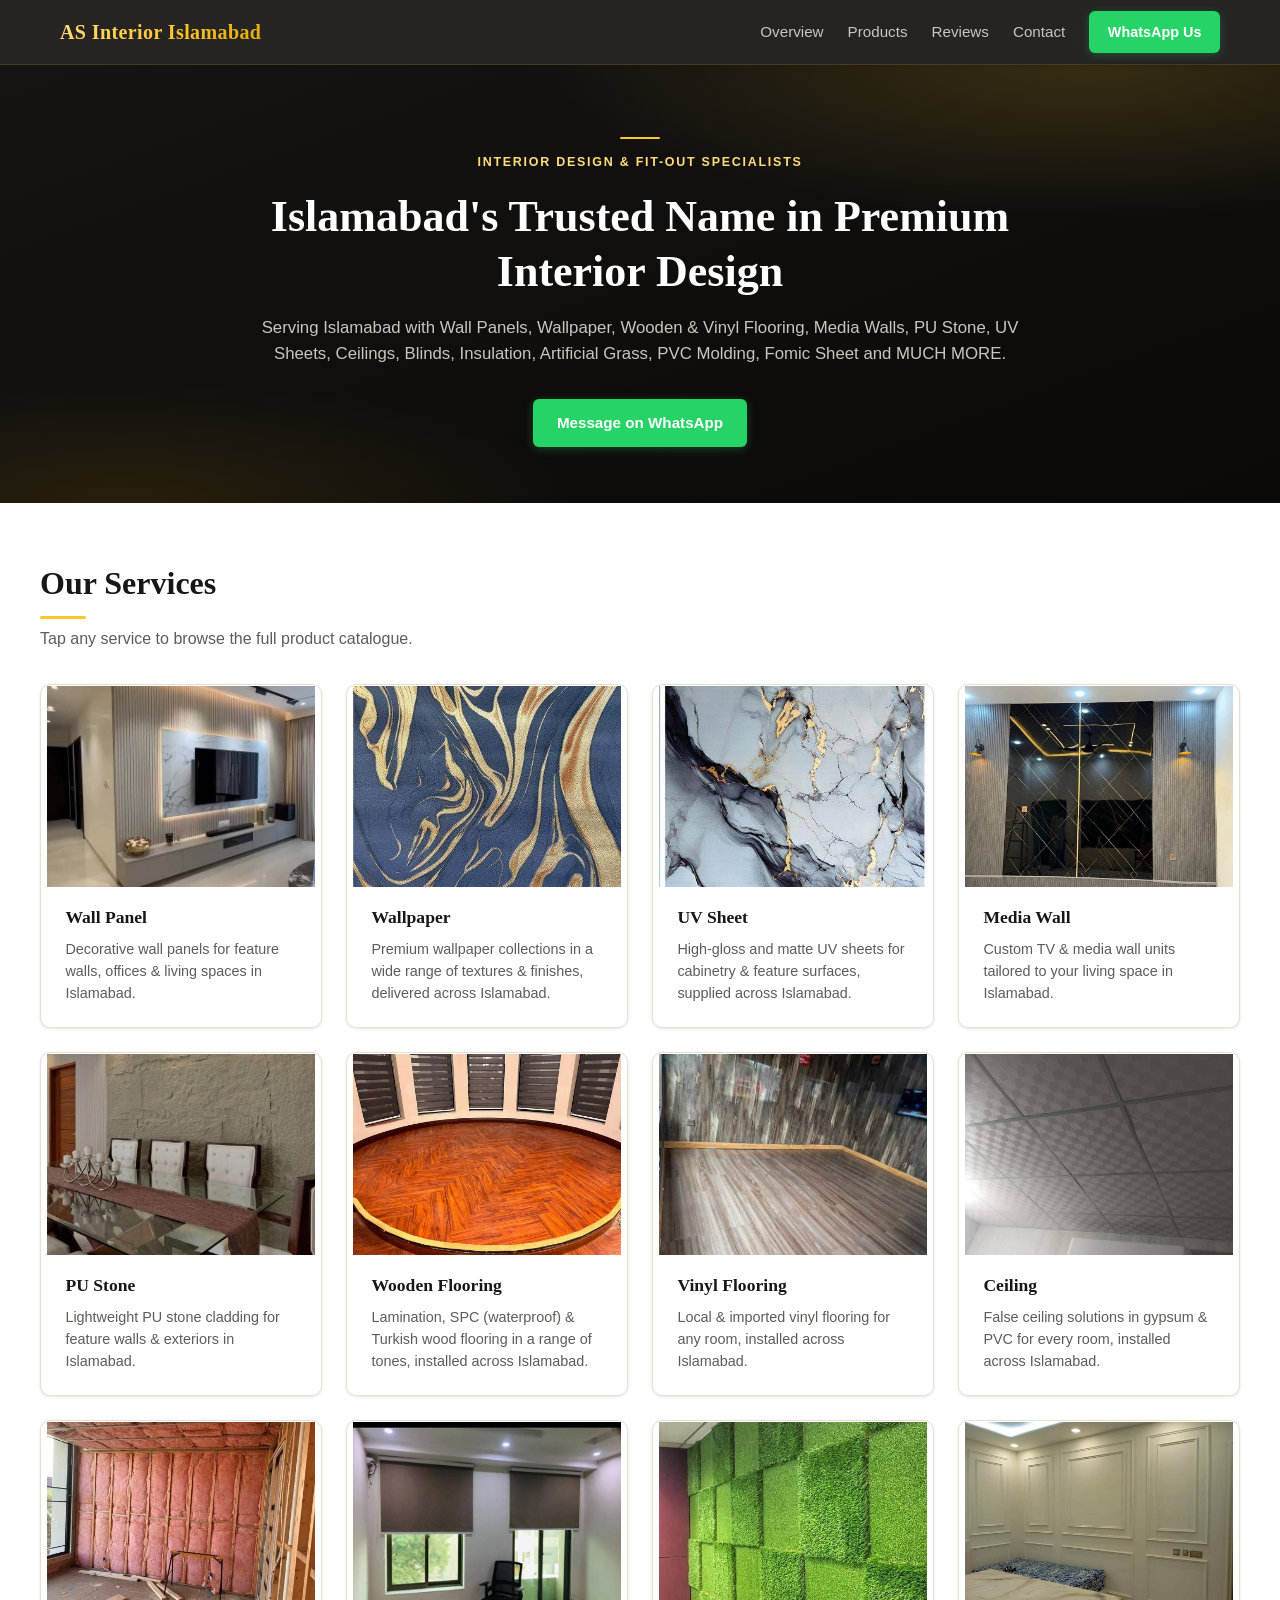
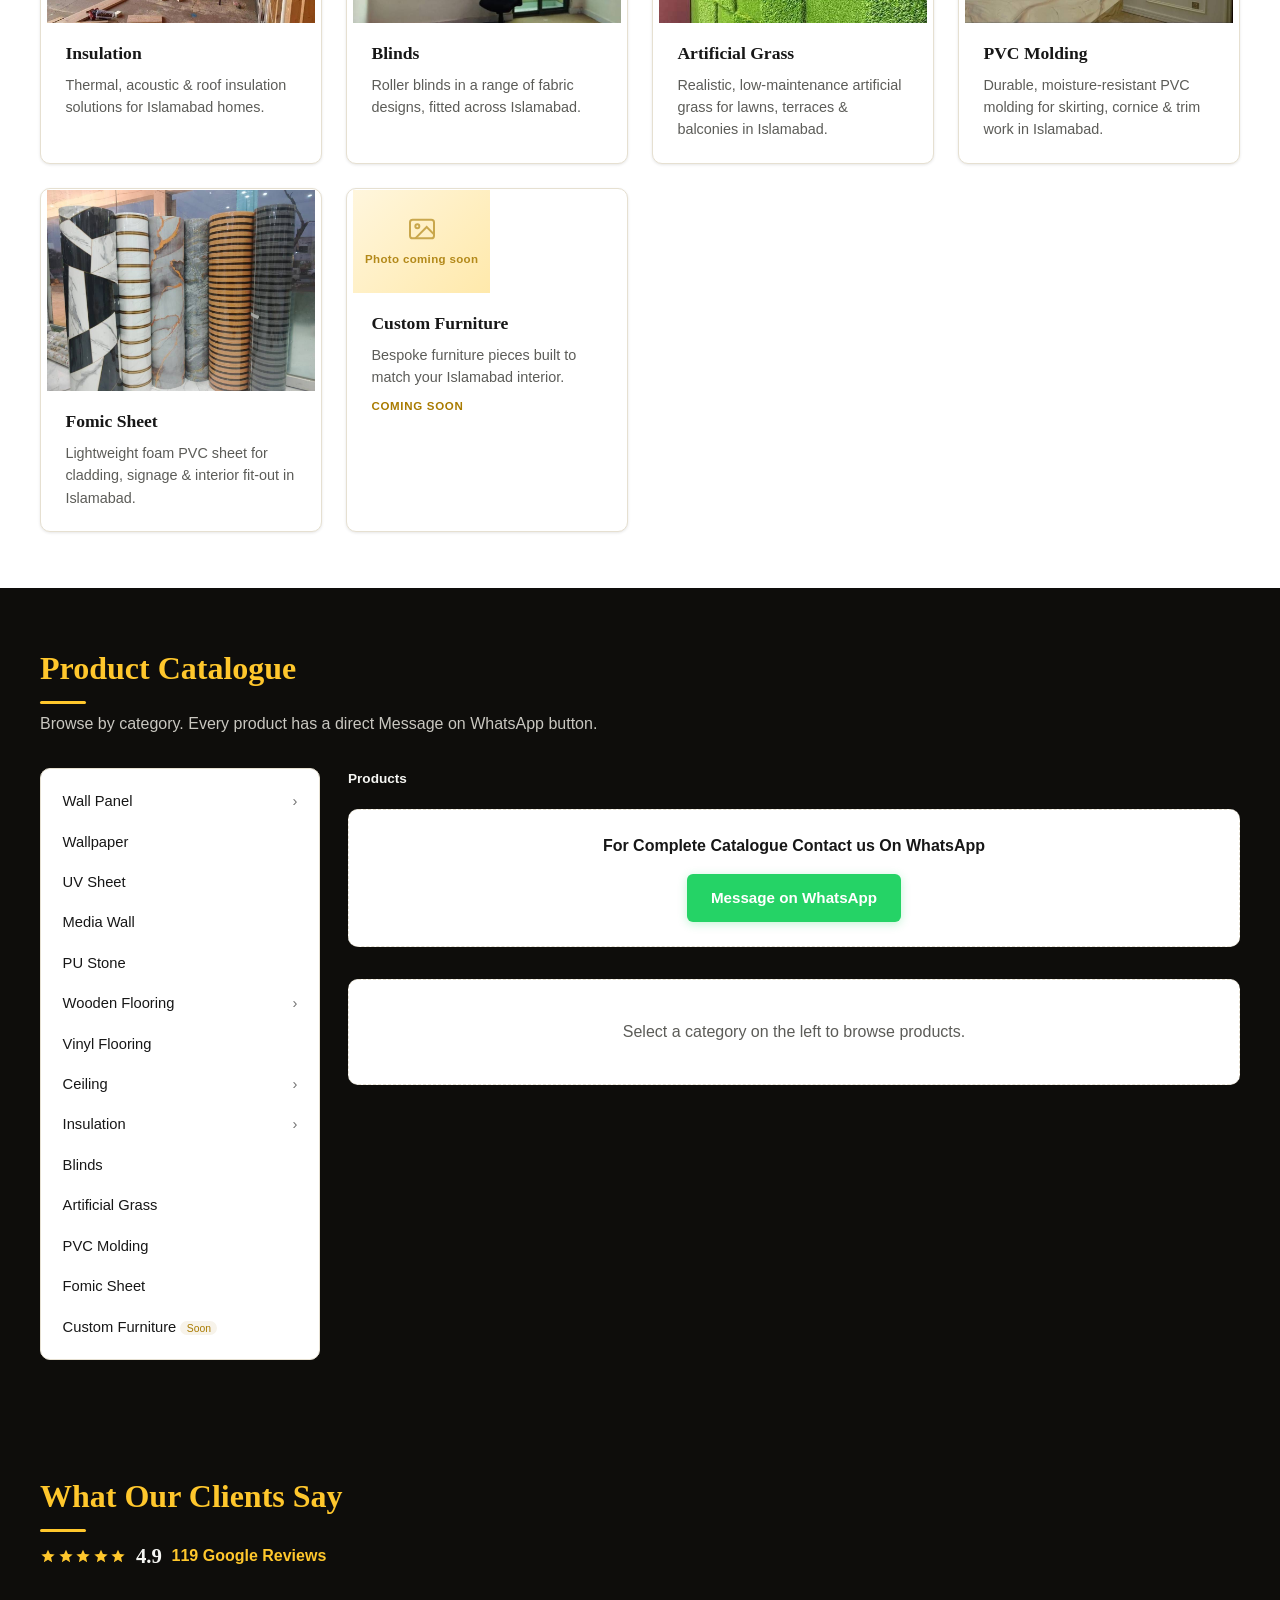
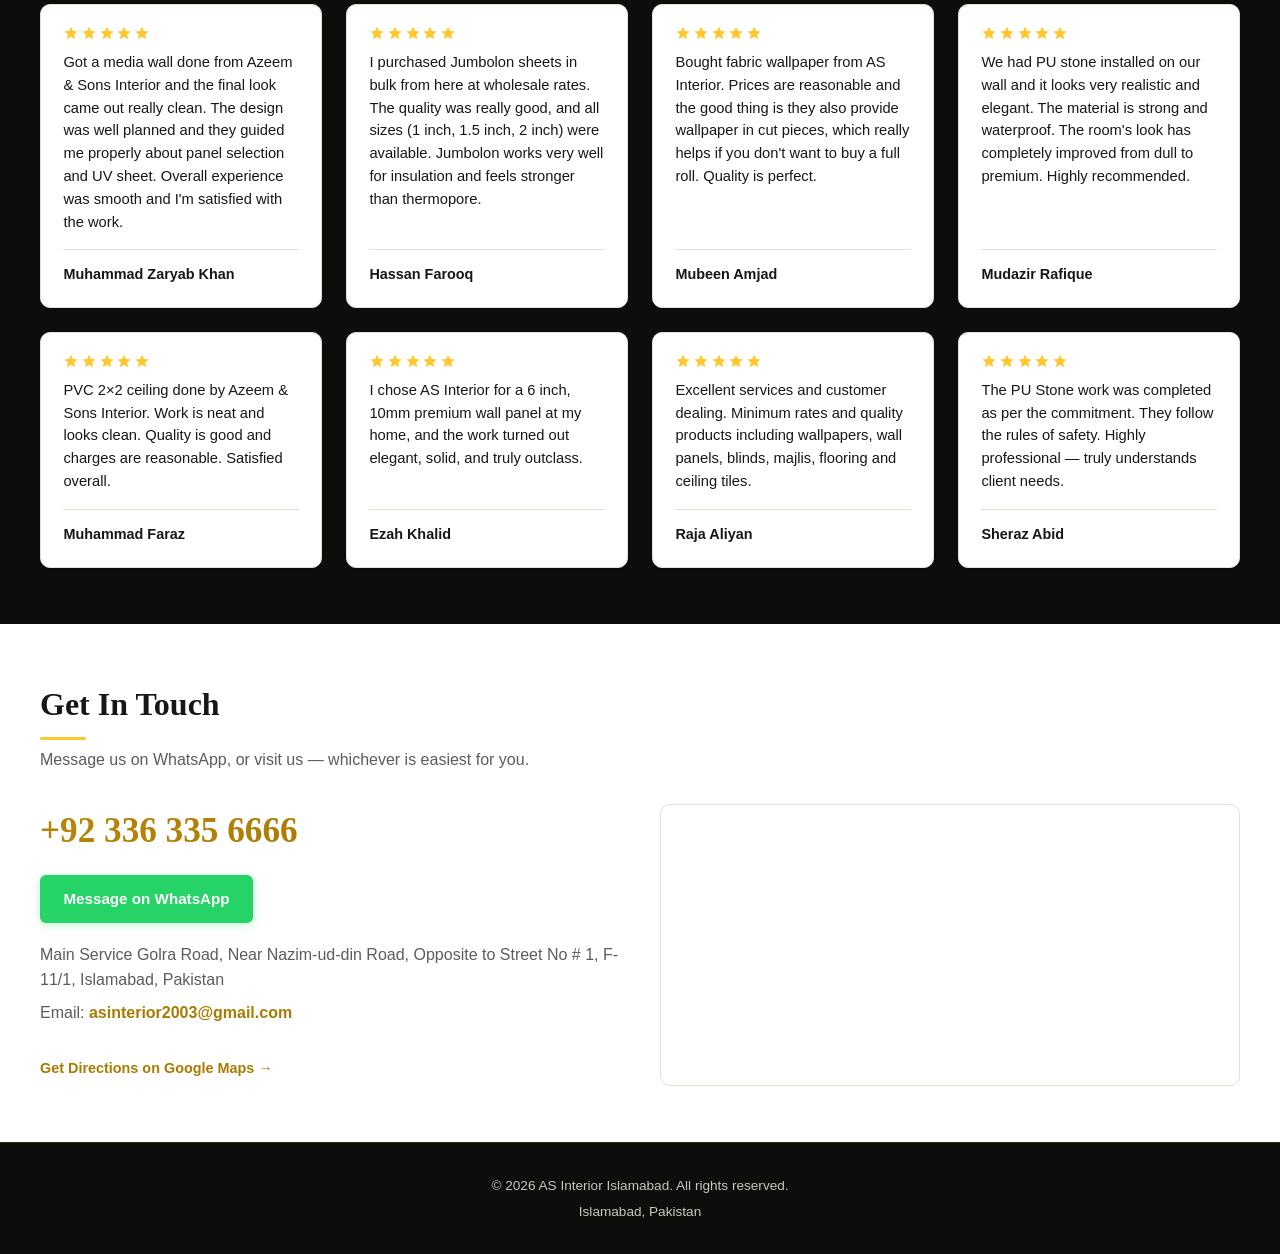
==== index.html @ 196060b5 "Initial commit: Business Website Islamabad Interior" ====
<!doctype html>
<html lang="en">
<head>
  <meta charset="UTF-8" />
  <meta name="viewport" content="width=device-width, initial-scale=1.0, viewport-fit=cover" />
  <title>Interior Design in Islamabad — Wallpaper, Wall Panels & Flooring | AS Interior Islamabad</title>
  <meta name="description" content="AS Interior Islamabad: premium interior design & fit-out in Islamabad. Wallpaper, wall panels, wooden & vinyl flooring, media walls, PU stone, UV sheets, ceilings, blinds, insulation, artificial grass, PVC molding & fomic sheet — rated 4.9★ on Google. Message us on WhatsApp for a free site visit." />
  <meta name="robots" content="index, follow" />

  <!-- Local SEO: this business serves Islamabad & Rawalpindi -->
  <meta name="geo.region" content="PK-IS" />
  <meta name="geo.placename" content="Islamabad" />
  <meta name="geo.position" content="33.6723396;72.9841005" />
  <meta name="ICBM" content="33.6723396, 72.9841005" />

  <link rel="canonical" data-field="canonicalHref" href="#" />

  <!-- Favicon / app icons -->
  <link rel="icon" href="favicon.ico" sizes="any" />
  <link rel="icon" type="image/png" sizes="32x32" href="assets/images/favicon-32.png" />
  <link rel="apple-touch-icon" sizes="180x180" href="assets/images/apple-touch-icon.png" />
  <link rel="icon" type="image/png" sizes="192x192" href="assets/images/icon-192.png" />
  <meta name="theme-color" content="#0e0d0b" />

  <!-- Open Graph / social sharing -->
  <meta property="og:type" content="website" />
  <meta property="og:locale" content="en_PK" />
  <meta property="og:site_name" content="AS Interior Islamabad" />
  <meta property="og:title" content="Interior Design in Islamabad — Wallpaper, Wall Panels & Flooring | AS Interior Islamabad" />
  <meta property="og:description" content="Premium interior design & fit-out in Islamabad. Wallpaper, wall panels, wooden & vinyl flooring, media walls, PU stone, UV sheets, ceilings, blinds, insulation, artificial grass, PVC molding & fomic sheet — rated 4.9★ on Google." />
  <meta property="og:image" data-field="ogImageContent" content="assets/images/og-cover.jpg" />
  <meta property="og:image:width" content="1200" />
  <meta property="og:image:height" content="630" />
  <meta property="og:url" data-field="ogUrlContent" content="" />

  <meta name="twitter:card" content="summary_large_image" />
  <meta name="twitter:title" content="Interior Design in Islamabad — Wallpaper, Wall Panels & Flooring | AS Interior Islamabad" />
  <meta name="twitter:description" content="Premium interior design & fit-out in Islamabad. Wallpaper, wall panels, wooden & vinyl flooring, media walls, PU stone, UV sheets, ceilings, blinds, insulation, artificial grass, PVC molding & fomic sheet — rated 4.9★ on Google." />
  <meta name="twitter:image" data-field="ogImageContent" content="assets/images/og-cover.jpg" />

  <link rel="stylesheet" href="css/styles.css" />
</head>
<body>
  <a class="skip-link" href="#main">Skip to content</a>

  <header class="site-header" id="top">
    <div class="header-inner">
      <a class="brand" href="#top">
        <span class="brand-name" data-field="name">AS Interior Islamabad</span>
      </a>
      <nav class="main-nav" aria-label="Primary">
        <a href="#overview">Overview</a>
        <a href="#products">Products</a>
        <a href="#reviews">Reviews</a>
        <a href="#contact">Contact</a>
      </nav>
      <a class="btn btn-whatsapp nav-call" data-field="whatsappHrefGeneric" href="#" target="_blank" rel="noopener">WhatsApp Us</a>
      <button class="nav-toggle" id="navToggle" aria-label="Toggle menu" aria-expanded="false" aria-controls="main-nav-mobile">
        <span></span><span></span><span></span>
      </button>
    </div>
    <nav class="main-nav-mobile" id="main-nav-mobile" aria-label="Mobile">
      <a href="#overview">Overview</a>
      <a href="#products">Products</a>
      <a href="#reviews">Reviews</a>
      <a href="#contact">Contact</a>
    </nav>
  </header>

  <main id="main">
    <!-- HERO -->
    <section class="hero">
      <div class="hero-inner">
        <p class="hero-eyebrow">Interior Design &amp; Fit-Out Specialists</p>
        <h1 data-field="tagline">Islamabad's Trusted Name in Premium Interior Design</h1>
        <p class="hero-sub">Serving Islamabad with Wall Panels, Wallpaper, Wooden &amp; Vinyl Flooring, Media Walls, PU Stone, UV Sheets, Ceilings, Blinds, Insulation, Artificial Grass, PVC Molding, Fomic Sheet and MUCH MORE.</p>
        <div class="hero-actions">
          <a class="btn btn-whatsapp" data-field="whatsappHrefGeneric" href="#" target="_blank" rel="noopener">Message on WhatsApp</a>
        </div>
      </div>
    </section>

    <!-- SECTION 1: OVERVIEW / PORTFOLIO -->
    <section class="section" id="overview">
      <div class="section-inner">
        <h2 class="section-title reveal">Our Services</h2>
        <p class="section-sub reveal">Tap any service to browse the full product catalogue.</p>
        <div class="card-grid" id="overviewGrid"><!-- rendered by main.js --></div>
      </div>
    </section>

    <!-- SECTION 2: PRODUCTS -->
    <section class="section section-alt" id="products">
      <div class="section-inner">
        <h2 class="section-title reveal">Product Catalogue</h2>
        <p class="section-sub reveal">Browse by category. Every product has a direct Message on WhatsApp button.</p>

        <button class="tree-toggle" id="treeToggle" aria-expanded="false" aria-controls="catalogueTree">
          Browse Categories
        </button>

        <div class="catalogue">
          <aside class="catalogue-sidebar" id="catalogueTree" aria-label="Product categories">
            <!-- rendered by main.js -->
          </aside>
          <div class="catalogue-panel">
            <nav class="breadcrumb" id="breadcrumb" aria-label="Breadcrumb"></nav>

            <div class="catalogue-cta">
              <p class="catalogue-cta-text">For Complete Catalogue Contact us On WhatsApp</p>
              <a class="btn btn-whatsapp" data-field="whatsappHrefGeneric" href="#" target="_blank" rel="noopener">
                Message on WhatsApp
              </a>
            </div>

            <div class="gallery" id="gallery">
              <div class="gallery-empty" id="galleryPlaceholder"><p>Select a category on the left to browse products.</p></div>
              <!-- product panels for every category are rendered by main.js -->
            </div>
          </div>
        </div>
      </div>
    </section>

    <!-- SECTION 3: REVIEWS -->
    <section class="section section-alt" id="reviews">
      <div class="section-inner">
        <h2 class="section-title reveal">What Our Clients Say</h2>

        <div class="reviews-summary" id="reviewsSummary"><!-- rendered by main.js --></div>
        <div class="reviews-grid" id="reviewsGrid"><!-- rendered by main.js --></div>
      </div>
    </section>

    <!-- SECTION 4: CONTACT -->
    <section class="section" id="contact">
      <div class="section-inner">
        <h2 class="section-title reveal">Get In Touch</h2>
        <p class="section-sub reveal">Message us on WhatsApp, or visit us — whichever is easiest for you.</p>

        <div class="contact-grid">
          <div class="contact-info">
            <a class="contact-phone" data-field="whatsappHrefGeneric" href="#" target="_blank" rel="noopener">
              <span data-field="phoneDisplay">+92 336 335 6666</span>
            </a>
            <a class="btn btn-whatsapp" data-field="whatsappHrefGeneric" href="#" target="_blank" rel="noopener">
              Message on WhatsApp
            </a>
            <p class="contact-address" data-field="address">Main Service Golra Road, Near Nazim-ud-din Road, Opposite to Street No # 1, F-11/1, Islamabad, Pakistan</p>
            <p class="contact-email">
              Email: <a data-field="emailHref" href="#" data-field-text="email">asinterior2003@gmail.com</a>
            </p>
            <a class="map-directions" data-field="mapsUrl" href="#" target="_blank" rel="noopener">Get Directions on Google Maps →</a>
          </div>

          <div class="map-embed">
            <iframe
              data-field="mapEmbedSrc"
              src=""
              width="100%"
              height="100%"
              style="border:0"
              allowfullscreen=""
              loading="lazy"
              referrerpolicy="no-referrer-when-downgrade"
              title="Business location map">
            </iframe>
          </div>
        </div>
      </div>
    </section>
  </main>

  <footer class="site-footer">
    <div class="section-inner footer-inner">
      <p>&copy; <span id="year"></span> <span data-field="name">AS Interior Islamabad</span>. All rights reserved.</p>
      <p class="footer-city" data-field="city">Islamabad, Pakistan</p>
    </div>
  </footer>

  <!-- Sticky mobile WhatsApp button -->
  <a class="sticky-call" data-field="whatsappHrefGeneric" href="#" target="_blank" rel="noopener" aria-label="Message on WhatsApp">
    <svg viewBox="0 0 24 24" width="20" height="20" fill="currentColor" aria-hidden="true">
      <path d="M12 2a10 10 0 00-8.6 15L2 22l5.2-1.4A10 10 0 1012 2zm0 18.2a8.2 8.2 0 01-4.2-1.2l-.3-.2-3.1.8.8-3-.2-.3A8.2 8.2 0 1120.2 12 8.2 8.2 0 0112 20.2zm4.5-6.1c-.2-.1-1.5-.7-1.7-.8-.2-.1-.4-.1-.6.1s-.7.8-.9 1c-.2.2-.3.2-.6.1a6.7 6.7 0 01-2-1.2 7.4 7.4 0 01-1.4-1.7c-.1-.2 0-.4.1-.5l.4-.5c.1-.2.2-.3.2-.5s0-.4-.1-.5-.6-1.5-.9-2c-.2-.5-.4-.4-.6-.4h-.5a1 1 0 00-.7.3 3 3 0 00-1 2.2c0 1.3.9 2.6 1.1 2.8s1.7 2.6 4.1 3.6a13.7 13.7 0 001.4.5 3.3 3.3 0 001.5.1 2.4 2.4 0 001.6-1.1 2 2 0 00.1-1.1c-.1-.1-.3-.2-.5-.3z"/>
    </svg>
    WhatsApp Us
  </a>

  <script src="js/data.js"></script>
  <script src="js/main.js"></script>
</body>
</html>
---- css/styles.css ----
/* ============================================================
   Design tokens
   ============================================================ */
:root {
  --white: #ffffff;
  --off-white: #f7f3ea;
  --black: #0e0d0b;
  --black-2: #1c1a16;
  --yellow: #ffc72c;
  --yellow-dark: #e0a800;
  --yellow-deep: #b8860b;
  --yellow-light: #ffde7a;
  --yellow-text: #a97b00;
  --text: #171717;
  --text-muted: #5c5c58;
  --text-on-dark: #f5f5f2;
  --text-on-dark-muted: #c7c7bd;
  --whatsapp: #25d366;
  --whatsapp-dark: #1ea952;
  --border: #e6e0d1;
  --radius: 10px;
  --radius-sm: 6px;
  --shadow-sm: 0 1px 3px rgba(0, 0, 0, 0.1);
  --shadow-md: 0 8px 24px rgba(0, 0, 0, 0.16);
  --shadow-lg: 0 16px 40px rgba(0, 0, 0, 0.28);
  --font-heading: Georgia, "Iowan Old Style", "Palatino Linotype", "Book Antiqua", serif;
  --font-body: -apple-system, BlinkMacSystemFont, "Segoe UI", Roboto, Helvetica, Arial, sans-serif;
  --header-h: 64px;
}

/* ============================================================
   Reset
   ============================================================ */
*, *::before, *::after { box-sizing: border-box; }
html { scroll-behavior: smooth; scroll-padding-top: var(--header-h); }
body, h1, h2, h3, h4, p, figure, ul, li { margin: 0; padding: 0; }
ul { list-style: none; }
img { max-width: 100%; display: block; }
button { font: inherit; cursor: pointer; }
a { color: inherit; text-decoration: none; }
input, textarea, button { font-family: inherit; }

body {
  font-family: var(--font-body);
  background: var(--white);
  color: var(--text);
  line-height: 1.55;
  -webkit-font-smoothing: antialiased;
  /* Keep content clear of the notch/rounded corners in landscape on phones */
  padding-left: env(safe-area-inset-left);
  padding-right: env(safe-area-inset-right);
}

h1, h2, h3 { font-family: var(--font-heading); font-weight: 600; color: var(--text); }

.skip-link {
  position: absolute;
  left: -999px;
  top: 0;
  background: var(--black);
  color: var(--yellow);
  padding: 0.75rem 1rem;
  z-index: 1000;
}
.skip-link:focus { left: 0; }

a:focus-visible, button:focus-visible {
  outline: 2px solid var(--yellow);
  outline-offset: 2px;
  border-radius: 2px;
}

/* ============================================================
   Scroll reveal (subtle fade/rise as content enters the viewport)
   ============================================================ */
.reveal {
  opacity: 0;
  transform: translateY(18px);
  transition: opacity 0.6s ease, transform 0.6s ease;
}
.reveal-visible { opacity: 1; transform: none; }

/* ============================================================
   Buttons
   ============================================================ */
.btn {
  display: inline-flex;
  align-items: center;
  justify-content: center;
  gap: 0.5rem;
  padding: 0.7rem 1.4rem;
  border-radius: var(--radius-sm);
  font-weight: 600;
  font-size: 0.95rem;
  border: 1px solid transparent;
  white-space: nowrap;
  transition: transform 0.15s ease, box-shadow 0.15s ease, background 0.15s ease;
}
.btn:active { transform: translateY(0); }

.btn-gold {
  background: linear-gradient(135deg, var(--yellow-light), var(--yellow) 60%, var(--yellow-dark));
  color: var(--black);
  box-shadow: 0 2px 10px rgba(224, 168, 0, 0.3);
}
.btn-gold:hover {
  background: linear-gradient(135deg, var(--yellow), var(--yellow-dark));
  box-shadow: 0 4px 16px rgba(224, 168, 0, 0.4);
}

.btn-outline {
  background: transparent;
  border-color: rgba(255, 255, 255, 0.6);
  color: inherit;
}
.btn-outline:hover { border-color: var(--yellow); color: var(--yellow); }

.btn-whatsapp {
  background: var(--whatsapp);
  color: #fff;
  box-shadow: 0 2px 10px rgba(37, 211, 102, 0.28);
}
.btn-whatsapp:hover {
  background: var(--whatsapp-dark);
  box-shadow: 0 4px 16px rgba(37, 211, 102, 0.38);
}

.btn-sm { padding: 0.5rem 0.85rem; font-size: 0.85rem; width: 100%; }

.item-actions {
  display: flex;
  flex-direction: column;
  gap: 0.5rem;
  margin-top: 0.75rem;
}
@media (min-width: 480px) {
  .item-actions { flex-direction: row; }
}

/* ============================================================
   Header
   ============================================================ */
.site-header {
  position: sticky;
  top: 0;
  z-index: 100;
  background: rgba(14, 13, 11, 0.9);
  backdrop-filter: blur(10px) saturate(140%);
  -webkit-backdrop-filter: blur(10px) saturate(140%);
  color: var(--text-on-dark);
  box-shadow: var(--shadow-sm);
  border-bottom: 1px solid rgba(255, 199, 44, 0.15);
  padding-top: env(safe-area-inset-top);
}
.header-inner {
  height: var(--header-h);
  max-width: 1200px;
  margin: 0 auto;
  padding: 0 1.25rem;
  display: flex;
  align-items: center;
  gap: 1.5rem;
}
.brand {
  min-width: 0;
  overflow: hidden;
}
.brand-name {
  display: block;
  font-family: var(--font-heading);
  font-size: 1.25rem;
  font-weight: 700;
  letter-spacing: 0.02em;
  background: linear-gradient(135deg, var(--yellow-light), var(--yellow) 55%, var(--yellow-dark));
  -webkit-background-clip: text;
  background-clip: text;
  color: transparent;
  white-space: nowrap;
  overflow: hidden;
  text-overflow: ellipsis;
}
.main-nav {
  display: none;
  gap: 1.5rem;
  margin-left: auto;
}
.main-nav a {
  color: var(--text-on-dark-muted);
  font-weight: 500;
  font-size: 0.95rem;
}
.main-nav a:hover { color: var(--yellow); }
.nav-call { display: none; margin-left: 0; padding: 0.55rem 1.1rem; font-size: 0.9rem; }

.nav-toggle {
  margin-left: auto;
  background: none;
  border: none;
  width: 32px;
  height: 32px;
  display: flex;
  flex-direction: column;
  justify-content: center;
  align-items: center;
  gap: 5px;
}
.nav-toggle span {
  display: block;
  width: 22px;
  height: 2px;
  background: var(--text-on-dark);
  transition: transform 0.2s ease, opacity 0.2s ease;
}
.nav-toggle[aria-expanded="true"] span:nth-child(1) { transform: translateY(7px) rotate(45deg); }
.nav-toggle[aria-expanded="true"] span:nth-child(2) { opacity: 0; }
.nav-toggle[aria-expanded="true"] span:nth-child(3) { transform: translateY(-7px) rotate(-45deg); }

.main-nav-mobile {
  display: none;
  flex-direction: column;
  background: var(--black-2);
  border-top: 1px solid rgba(255, 199, 44, 0.1);
}
.main-nav-mobile.open { display: flex; }
.main-nav-mobile a {
  padding: 0.9rem 1.25rem;
  color: var(--text-on-dark-muted);
  border-bottom: 1px solid rgba(255, 255, 255, 0.06);
}

@media (min-width: 860px) {
  .main-nav { display: flex; }
  .nav-call { display: inline-flex; }
  .nav-toggle { display: none; }
  .main-nav-mobile { display: none !important; }
}

/* ============================================================
   Hero
   ============================================================ */
.hero {
  background:
    radial-gradient(ellipse 60% 50% at 85% 0%, rgba(255, 199, 44, 0.16), transparent 70%),
    radial-gradient(ellipse 50% 40% at 10% 100%, rgba(184, 134, 11, 0.14), transparent 70%),
    linear-gradient(160deg, #161412, #0a0908),
    repeating-linear-gradient(135deg, #141210 0 2px, #0e0d0b 2px 4px);
  color: var(--text-on-dark);
  padding: 4.5rem 1.25rem 3.5rem;
  text-align: center;
}
.hero-inner { max-width: 780px; margin: 0 auto; }
.hero-eyebrow {
  text-transform: uppercase;
  letter-spacing: 0.14em;
  font-size: 0.78rem;
  color: var(--yellow-light);
  font-weight: 600;
  margin-bottom: 1rem;
}
.hero-eyebrow::before {
  content: "";
  display: block;
  width: 40px;
  height: 2px;
  background: var(--yellow);
  border-radius: 2px;
  margin: 0 auto 0.9rem;
}
.hero h1 {
  font-size: clamp(1.8rem, 4.5vw, 2.75rem);
  color: #fff;
  line-height: 1.25;
  margin-bottom: 1rem;
}
.hero-sub {
  color: var(--text-on-dark-muted);
  font-size: 1.05rem;
  margin-bottom: 2rem;
}
.hero-actions {
  display: flex;
  flex-wrap: wrap;
  gap: 0.9rem;
  justify-content: center;
}

/* ============================================================
   Sections (generic)
   ============================================================ */
.section { padding: 3.5rem 1.25rem; }
.section-alt { background: var(--black); }
.section-alt .section-title { color: var(--yellow); }
.section-alt .section-sub { color: #c9c7c0; }
.section-alt .breadcrumb { color: #a8a69f; }
.section-alt .breadcrumb span { color: var(--text-on-dark); }
.section-inner { max-width: 1200px; margin: 0 auto; }
.section-title {
  position: relative;
  font-size: clamp(1.5rem, 3vw, 2rem);
  padding-bottom: 0.65rem;
  margin-bottom: 0.5rem;
}
.section-title::after {
  content: "";
  position: absolute;
  left: 0;
  bottom: 0;
  width: 46px;
  height: 3px;
  border-radius: 2px;
  background: var(--yellow);
}
.section-sub {
  color: var(--text-muted);
  margin-bottom: 2rem;
}

/* ============================================================
   Overview cards (Section 1)
   ============================================================ */
.card-grid {
  display: grid;
  grid-template-columns: repeat(auto-fill, minmax(230px, 1fr));
  gap: 1.5rem;
}
.service-card {
  background: #fff;
  border-radius: var(--radius);
  overflow: hidden;
  box-shadow: var(--shadow-sm);
  border: 1px solid var(--border);
  cursor: pointer;
  transition: transform 0.2s ease, box-shadow 0.2s ease;
  display: flex;
  flex-direction: column;
  text-align: left;
}
.service-card:focus-visible { outline: 2px solid var(--yellow); outline-offset: 2px; }

.service-card .card-media {
  aspect-ratio: 4 / 3;
  overflow: hidden;
  background: var(--off-white);
}
.service-card .card-media img {
  width: 100%;
  height: 100%;
  object-fit: cover;
  transition: transform 0.35s ease;
}

.service-card .card-body { padding: 1.1rem 1.15rem 1.3rem; }
.service-card h3 { font-size: 1.1rem; margin-bottom: 0.4rem; }
.service-card p { font-size: 0.9rem; color: var(--text-muted); }
.card-badge {
  display: inline-block;
  margin-top: 0.6rem;
  font-size: 0.72rem;
  font-weight: 700;
  letter-spacing: 0.06em;
  text-transform: uppercase;
  color: var(--yellow-text);
}

/* ============================================================
   Placeholder image tile (shown when a real photo isn't uploaded yet)
   ============================================================ */
.img-placeholder {
  width: 100%;
  height: 100%;
  display: flex;
  flex-direction: column;
  align-items: center;
  justify-content: center;
  gap: 0.4rem;
  background: linear-gradient(135deg, #fff6dd, #ffe9ab);
  color: #b3891a;
  text-align: center;
  padding: 0.75rem;
}
.img-placeholder svg { width: 32px; height: 32px; opacity: 0.7; }
.img-placeholder span { font-size: 0.72rem; font-weight: 600; letter-spacing: 0.03em; }

/* ============================================================
   Catalogue (Section 2)
   ============================================================ */
.tree-toggle {
  display: inline-flex;
  align-items: center;
  gap: 0.5rem;
  background: var(--black);
  color: var(--yellow);
  border: none;
  padding: 0.65rem 1.1rem;
  border-radius: var(--radius-sm);
  margin-bottom: 1rem;
  font-weight: 600;
  font-size: 0.9rem;
}
@media (min-width: 900px) { .tree-toggle { display: none; } }

.catalogue {
  display: grid;
  grid-template-columns: 1fr;
  gap: 1.75rem;
}
@media (min-width: 900px) {
  .catalogue { grid-template-columns: 280px 1fr; align-items: start; }
}

.catalogue-sidebar {
  background: #fff;
  border: 1px solid var(--border);
  border-radius: var(--radius);
  padding: 0.75rem;
  display: none;
}
.catalogue-sidebar.open { display: block; }
@media (min-width: 900px) {
  .catalogue-sidebar {
    display: block;
    position: sticky;
    top: calc(var(--header-h) + 1rem);
    max-height: calc(100vh - var(--header-h) - 2rem);
    overflow-y: auto;
  }
}

.tree-node { margin: 0; }
.tree-row {
  display: flex;
  align-items: center;
  width: 100%;
  gap: 0.4rem;
}
.tree-btn {
  flex: 1;
  text-align: left;
  background: none;
  border: none;
  padding: 0.55rem 0.6rem;
  border-radius: var(--radius-sm);
  font-size: 0.92rem;
  color: var(--text);
  display: flex;
  align-items: center;
  justify-content: space-between;
  gap: 0.4rem;
}
.tree-btn:hover { background: var(--off-white); }
.tree-btn.active {
  background: linear-gradient(135deg, var(--yellow-light), var(--yellow) 65%, var(--yellow-dark));
  color: var(--black);
  font-weight: 600;
}
.tree-btn .chevron { transition: transform 0.15s ease; flex-shrink: 0; opacity: 0.6; }
.tree-btn[aria-expanded="true"] .chevron { transform: rotate(90deg); }
.tree-btn.leaf .chevron { visibility: hidden; }

.tree-children {
  margin-left: 0.9rem;
  padding-left: 0.6rem;
  border-left: 1px solid var(--border);
  display: none;
}
.tree-children.open { display: block; }

.tree-badge {
  font-size: 0.65rem;
  background: var(--off-white);
  color: var(--yellow-text);
  padding: 0.1rem 0.4rem;
  border-radius: 999px;
}

.breadcrumb {
  font-size: 0.85rem;
  color: var(--text-muted);
  margin-bottom: 1.25rem;
}
.breadcrumb span { color: var(--text); font-weight: 600; }
.breadcrumb .sep { margin: 0 0.4rem; opacity: 0.5; }

.gallery {
  display: grid;
  grid-template-columns: repeat(auto-fill, minmax(220px, 1fr));
  gap: 1.5rem;
}
/* Every category's products live in the DOM at once (for SEO — see main.js
   renderAllGalleryPanels); display:contents lets the hidden wrapper disappear
   from layout so its cards still line up in the .gallery grid above. */
.gallery-panel { display: contents; }
.gallery-panel[hidden] { display: none; }
.gallery-empty {
  grid-column: 1 / -1;
  text-align: center;
  color: var(--text-muted);
  padding: 2.5rem 1rem;
  background: #fff;
  border: 1px dashed var(--border);
  border-radius: var(--radius);
}
.gallery-empty .btn { margin-top: 1rem; }

.catalogue-cta {
  margin-bottom: 2rem;
  padding: 1.5rem;
  text-align: center;
  background: #fff;
  border: 1px dashed var(--border);
  border-radius: var(--radius);
}
.catalogue-cta-text {
  font-weight: 600;
  margin: 0 0 0.9rem;
  color: var(--text);
}
.catalogue-cta .btn { width: auto; display: inline-flex; }

.gallery-combo {
  grid-column: 1 / -1;
  background: #fff;
  border: 1px solid var(--border);
  border-radius: var(--radius);
  padding: 1.1rem 1.3rem;
  display: flex;
  flex-wrap: wrap;
  align-items: center;
  gap: 0.75rem 1.25rem;
}
.gallery-combo p { font-weight: 600; margin: 0; }
.gallery-combo-links { display: flex; flex-wrap: wrap; gap: 0.6rem; }
.gallery-combo-links .btn { width: auto; }

.product-card {
  background: #fff;
  border: 1px solid var(--border);
  border-radius: var(--radius);
  overflow: hidden;
  box-shadow: var(--shadow-sm);
  display: flex;
  flex-direction: column;
  transition: transform 0.2s ease, box-shadow 0.2s ease, border-color 0.2s ease;
}
.product-card .card-media {
  aspect-ratio: 4 / 3;
  background: var(--off-white);
  overflow: hidden;
}
.product-card .card-media img { width: 100%; height: 100%; object-fit: cover; }
.product-card .card-body { padding: 1rem 1.1rem 1.2rem; flex: 1; display: flex; flex-direction: column; }
.product-card h4 { font-size: 1rem; margin-bottom: 0.3rem; font-family: var(--font-body); font-weight: 700; }
.product-card p { font-size: 0.87rem; color: var(--text-muted); flex: 1; }

/* ============================================================
   Contact (Section 3)
   ============================================================ */
.contact-grid {
  display: grid;
  grid-template-columns: 1fr;
  gap: 2.5rem;
}
@media (min-width: 900px) {
  .contact-grid { grid-template-columns: 1fr 1fr; }
}

.contact-phone {
  display: block;
  font-family: var(--font-heading);
  font-size: clamp(1.6rem, 4vw, 2.2rem);
  background: linear-gradient(135deg, var(--yellow-deep), var(--yellow-text) 60%, var(--black));
  -webkit-background-clip: text;
  background-clip: text;
  color: transparent;
  font-weight: 700;
  margin-bottom: 1rem;
  transition: opacity 0.15s ease;
}
.contact-phone:hover { opacity: 0.75; }

.contact-info .btn { margin-bottom: 1.25rem; }
.contact-address { color: var(--text-muted); margin-bottom: 0.5rem; }
.contact-email { color: var(--text-muted); margin-bottom: 1.25rem; }
.contact-email a { color: var(--yellow-text); font-weight: 600; }

.map-directions {
  display: inline-block;
  margin-top: 0.75rem;
  font-weight: 600;
  font-size: 0.9rem;
  color: var(--yellow-text);
}
.map-directions:hover { text-decoration: underline; }

.map-embed {
  min-height: 280px;
  border-radius: var(--radius);
  overflow: hidden;
  border: 1px solid var(--border);
}
.map-embed iframe { display: block; height: 100%; min-height: 280px; }

/* ============================================================
   Reviews (Section 3)
   ============================================================ */
.reviews-summary {
  display: flex;
  align-items: center;
  gap: 0.6rem;
  margin-bottom: 2rem;
}
.reviews-stars { display: flex; gap: 0.1rem; color: var(--yellow); }
.reviews-score { font-family: var(--font-heading); font-size: 1.3rem; font-weight: 700; color: var(--text-on-dark); }
.reviews-count { color: var(--yellow); font-weight: 600; }

.reviews-grid {
  display: grid;
  grid-template-columns: repeat(auto-fill, minmax(280px, 1fr));
  gap: 1.5rem;
}

.review-card {
  background: #fff;
  border: 1px solid var(--border);
  border-radius: var(--radius);
  box-shadow: var(--shadow-sm);
  padding: 1.25rem 1.4rem;
  display: flex;
  flex-direction: column;
}
.review-stars { display: flex; gap: 0.1rem; color: var(--yellow); margin-bottom: 0.6rem; }
.review-text {
  color: var(--text);
  font-size: 0.92rem;
  line-height: 1.55;
  flex: 1;
  margin-bottom: 1rem;
}
.review-meta {
  border-top: 1px solid var(--border);
  padding-top: 0.75rem;
}
.review-name { font-weight: 700; font-size: 0.9rem; }

/* ============================================================
   Footer
   ============================================================ */
.site-footer {
  background: var(--black);
  color: var(--text-on-dark-muted);
  padding: 2rem 1.25rem 5.5rem;
  font-size: 0.85rem;
  border-top: 1px solid rgba(255, 199, 44, 0.15);
}
.footer-inner { text-align: center; }
.footer-city { margin-top: 0.3rem; }

@media (min-width: 860px) {
  .site-footer { padding-bottom: 2rem; }
}

/* ============================================================
   Sticky mobile call button
   ============================================================ */
.sticky-call {
  position: fixed;
  bottom: 1rem;
  left: 50%;
  transform: translateX(-50%);
  z-index: 200;
  background: var(--whatsapp);
  color: #fff;
  padding: 0.85rem 1.6rem;
  border-radius: 999px;
  display: flex;
  align-items: center;
  gap: 0.5rem;
  font-weight: 700;
  box-shadow: var(--shadow-lg);
}
.sticky-call:hover { background: var(--whatsapp-dark); }
@media (min-width: 860px) {
  .sticky-call { display: none; }
}

/* ============================================================
   Mobile-friendliness enhancements (mobile only — desktop untouched)
   ============================================================ */
@media (max-width: 859px) {
  html { overflow-x: hidden; }

  /* Bigger, easier-to-hit menu button */
  .nav-toggle { width: 44px; height: 44px; }

  /* Less empty space before/around content on small screens */
  .hero { padding: 3rem 1.25rem 2.75rem; }
  .section { padding: 2.75rem 1.25rem; }

  /* Full-width primary actions are easier to tap with a thumb */
  .hero-actions .btn { width: 100%; }

  /* iOS Safari zooms the page in if a focused input is under 16px */
  .contact-form input,
  .contact-form textarea { font-size: 1rem; }

  /* Keep the floating WhatsApp button from sitting on top of the submit button */
  #contactForm { margin-bottom: 4.5rem; }

  /* Clear the iPhone home-indicator / gesture area */
  .sticky-call { bottom: calc(1rem + env(safe-area-inset-bottom)); }
  .site-footer { padding-bottom: calc(5.5rem + env(safe-area-inset-bottom)); }
}

@media (max-width: 899px) {
  /* Roomier tap targets in the collapsible category tree */
  .tree-btn { padding: 0.75rem 0.6rem; font-size: 0.95rem; }
}

/* ============================================================
   Hover-only lift/zoom effects (real mice/trackpads only) — on touch
   screens ":hover" stays "stuck" on whatever was last tapped until the
   user taps elsewhere, which reads as a visual glitch. Restricting these
   to devices that actually have a hover-capable pointer avoids that.
   ============================================================ */
@media (hover: hover) and (pointer: fine) {
  .btn:hover { transform: translateY(-1px); box-shadow: var(--shadow-sm); }
  .service-card:hover { transform: translateY(-4px); box-shadow: var(--shadow-md); border-color: var(--yellow); }
  .service-card:hover .card-media img { transform: scale(1.06); }
  .product-card:hover { transform: translateY(-3px); box-shadow: var(--shadow-md); border-color: var(--yellow); }
}

@media (max-width: 859px) {
  /* The per-product WhatsApp button is the most-tapped control on the
     whole catalogue — give it a full 44px tap target (Apple/Google's
     minimum recommended touch size), not just enough to fit the label. */
  .btn-sm { min-height: 44px; }

  /* Full-width, thumb-friendly primary CTA (matches the hero button) */
  .catalogue-cta .btn { width: 100%; }
}
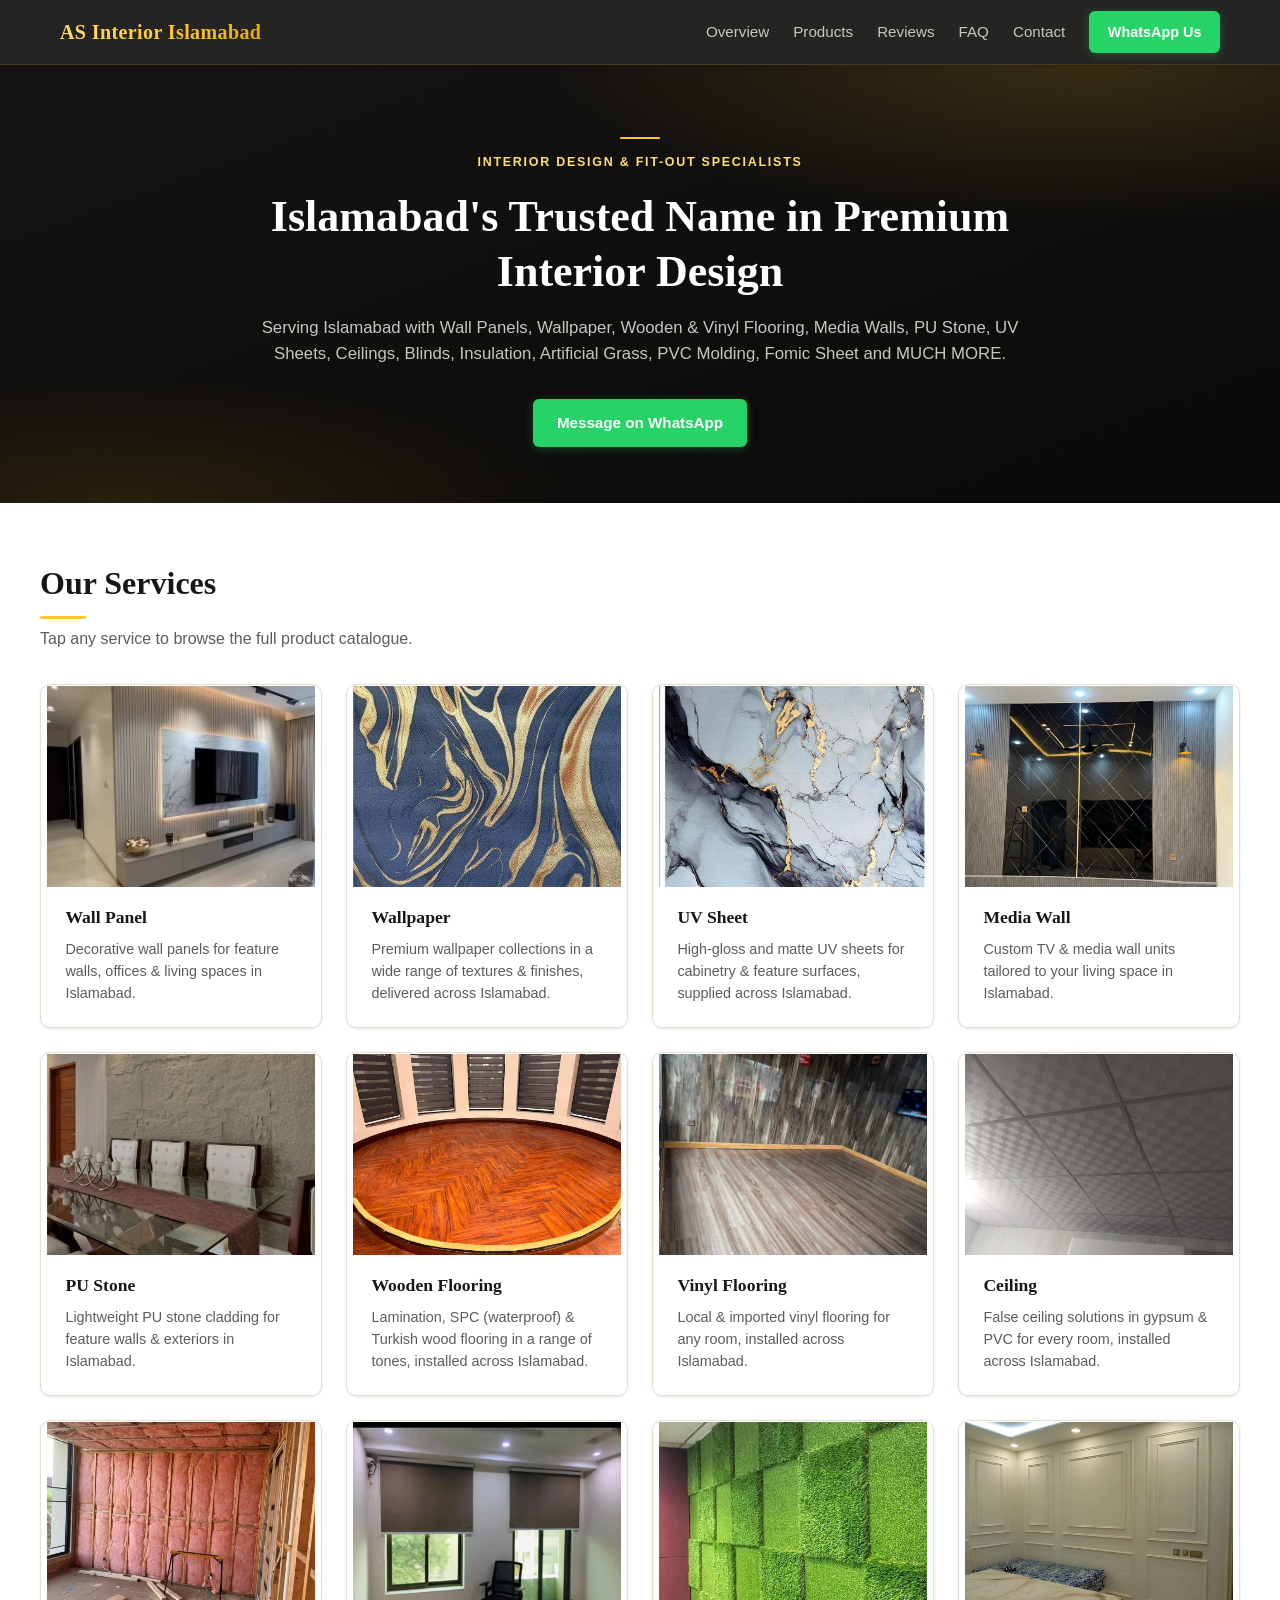
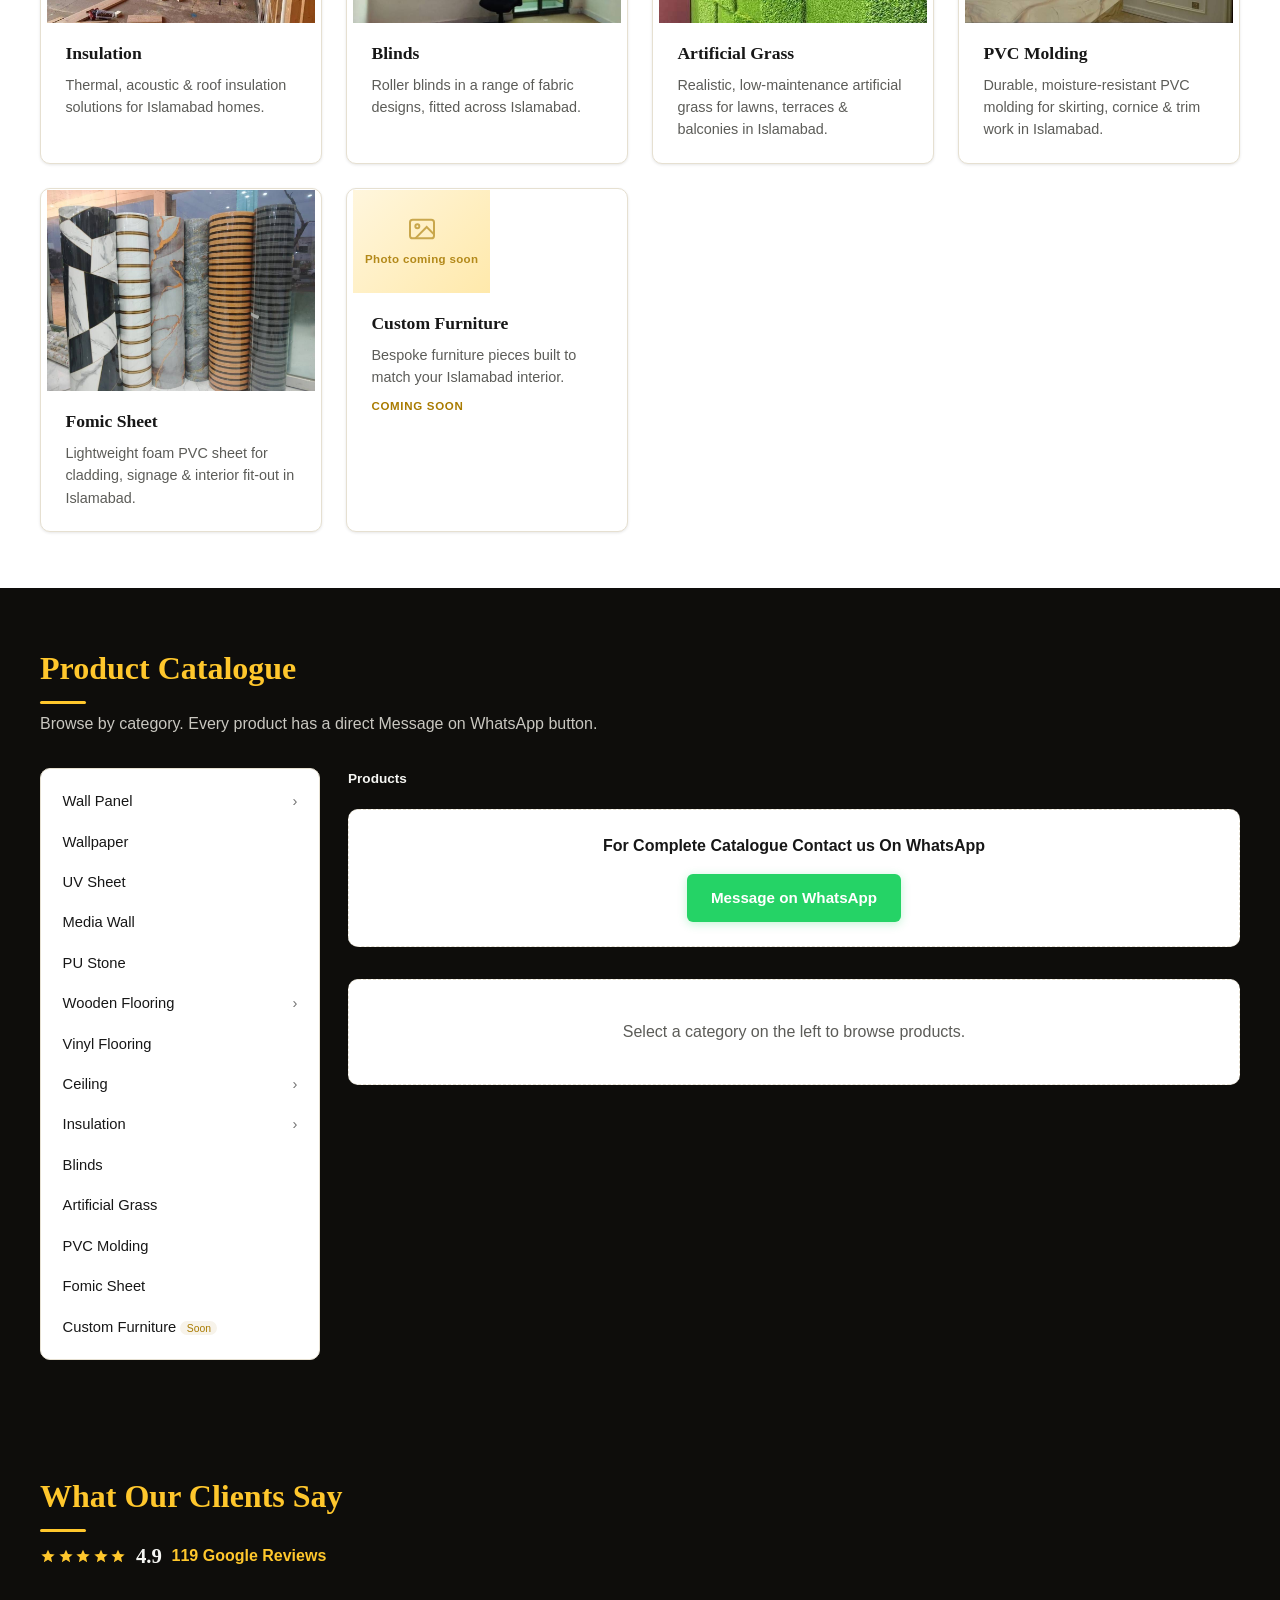
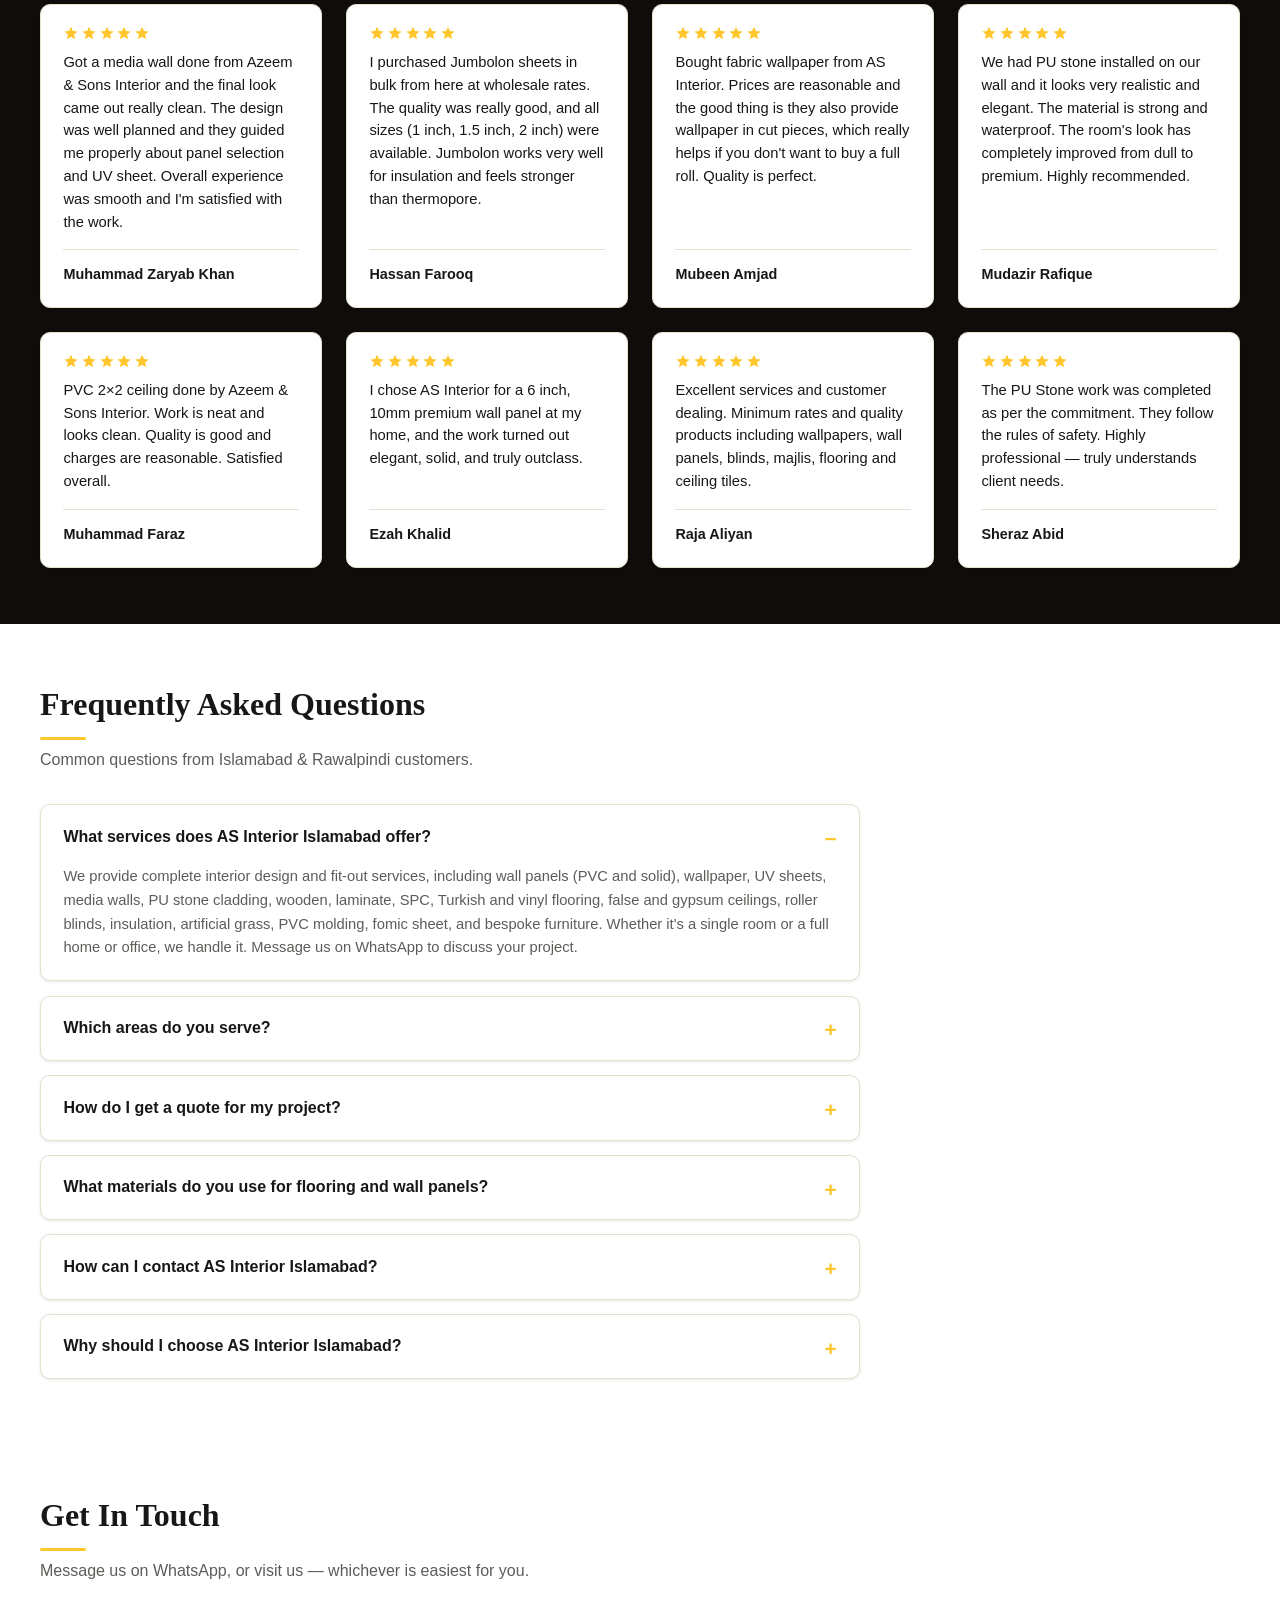
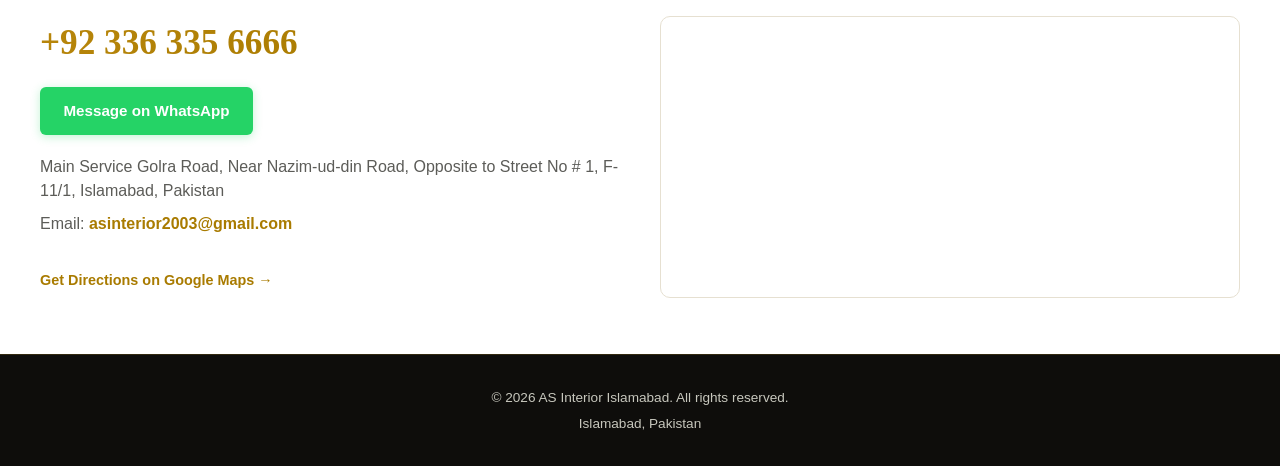
==== commit b5aa5e5b: "Fix SEO to use live domain, tighten meta copy, add FAQ + FAQPage schema - BUSINESS.siteUrl was still" ====
--- a/index.html
+++ b/index.html
@@ -3,8 +3,8 @@
 <head>
   <meta charset="UTF-8" />
   <meta name="viewport" content="width=device-width, initial-scale=1.0, viewport-fit=cover" />
-  <title>Interior Design in Islamabad — Wallpaper, Wall Panels & Flooring | AS Interior Islamabad</title>
-  <meta name="description" content="AS Interior Islamabad: premium interior design & fit-out in Islamabad. Wallpaper, wall panels, wooden & vinyl flooring, media walls, PU stone, UV sheets, ceilings, blinds, insulation, artificial grass, PVC molding & fomic sheet — rated 4.9★ on Google. Message us on WhatsApp for a free site visit." />
+  <title>Interior Design & Wall Panels in Islamabad | AS Interior</title>
+  <meta name="description" content="Interior design & fit-out in Islamabad & Rawalpindi — wall panels, wallpaper, flooring, false ceilings & more. Rated 4.9★ on Google. Message us on WhatsApp." />
   <meta name="robots" content="index, follow" />
 
   <!-- Local SEO: this business serves Islamabad & Rawalpindi -->
@@ -26,16 +26,16 @@
   <meta property="og:type" content="website" />
   <meta property="og:locale" content="en_PK" />
   <meta property="og:site_name" content="AS Interior Islamabad" />
-  <meta property="og:title" content="Interior Design in Islamabad — Wallpaper, Wall Panels & Flooring | AS Interior Islamabad" />
-  <meta property="og:description" content="Premium interior design & fit-out in Islamabad. Wallpaper, wall panels, wooden & vinyl flooring, media walls, PU stone, UV sheets, ceilings, blinds, insulation, artificial grass, PVC molding & fomic sheet — rated 4.9★ on Google." />
+  <meta property="og:title" content="Interior Design & Wall Panels in Islamabad | AS Interior" />
+  <meta property="og:description" content="Interior design & fit-out in Islamabad & Rawalpindi — wall panels, wallpaper, flooring, false ceilings & more. Rated 4.9★ on Google. Message us on WhatsApp." />
   <meta property="og:image" data-field="ogImageContent" content="assets/images/og-cover.jpg" />
   <meta property="og:image:width" content="1200" />
   <meta property="og:image:height" content="630" />
   <meta property="og:url" data-field="ogUrlContent" content="" />
 
   <meta name="twitter:card" content="summary_large_image" />
-  <meta name="twitter:title" content="Interior Design in Islamabad — Wallpaper, Wall Panels & Flooring | AS Interior Islamabad" />
-  <meta name="twitter:description" content="Premium interior design & fit-out in Islamabad. Wallpaper, wall panels, wooden & vinyl flooring, media walls, PU stone, UV sheets, ceilings, blinds, insulation, artificial grass, PVC molding & fomic sheet — rated 4.9★ on Google." />
+  <meta name="twitter:title" content="Interior Design & Wall Panels in Islamabad | AS Interior" />
+  <meta name="twitter:description" content="Interior design & fit-out in Islamabad & Rawalpindi — wall panels, wallpaper, flooring, false ceilings & more. Rated 4.9★ on Google. Message us on WhatsApp." />
   <meta name="twitter:image" data-field="ogImageContent" content="assets/images/og-cover.jpg" />
 
   <link rel="stylesheet" href="css/styles.css" />
@@ -52,6 +52,7 @@
         <a href="#overview">Overview</a>
         <a href="#products">Products</a>
         <a href="#reviews">Reviews</a>
+        <a href="#faq">FAQ</a>
         <a href="#contact">Contact</a>
       </nav>
       <a class="btn btn-whatsapp nav-call" data-field="whatsappHrefGeneric" href="#" target="_blank" rel="noopener">WhatsApp Us</a>
@@ -63,6 +64,7 @@
       <a href="#overview">Overview</a>
       <a href="#products">Products</a>
       <a href="#reviews">Reviews</a>
+      <a href="#faq">FAQ</a>
       <a href="#contact">Contact</a>
     </nav>
   </header>
@@ -129,6 +131,15 @@
 
         <div class="reviews-summary" id="reviewsSummary"><!-- rendered by main.js --></div>
         <div class="reviews-grid" id="reviewsGrid"><!-- rendered by main.js --></div>
+      </div>
+    </section>
+
+    <!-- SECTION 3B: FAQ -->
+    <section class="section" id="faq">
+      <div class="section-inner">
+        <h2 class="section-title reveal">Frequently Asked Questions</h2>
+        <p class="section-sub reveal">Common questions from Islamabad &amp; Rawalpindi customers.</p>
+        <div class="faq-list" id="faqList"><!-- rendered by main.js --></div>
       </div>
     </section>
 
--- a/css/styles.css
+++ b/css/styles.css
@@ -643,6 +643,48 @@
 .review-name { font-weight: 700; font-size: 0.9rem; }
 
 /* ============================================================
+   FAQ (Section 3B)
+   ============================================================ */
+.faq-list {
+  display: flex;
+  flex-direction: column;
+  gap: 0.9rem;
+  max-width: 820px;
+}
+.faq-item {
+  background: #fff;
+  border: 1px solid var(--border);
+  border-radius: var(--radius);
+  box-shadow: var(--shadow-sm);
+  padding: 0.2rem 1.4rem;
+}
+.faq-item summary {
+  cursor: pointer;
+  list-style: none;
+  padding: 1rem 1.6rem 1rem 0;
+  font-weight: 700;
+  color: var(--text);
+  position: relative;
+}
+.faq-item summary::-webkit-details-marker { display: none; }
+.faq-item summary::after {
+  content: "+";
+  position: absolute;
+  right: 0;
+  top: 0.9rem;
+  font-size: 1.3rem;
+  color: var(--yellow);
+}
+.faq-item[open] summary::after { content: "−"; }
+.faq-item p {
+  color: var(--text-muted);
+  font-size: 0.92rem;
+  line-height: 1.6;
+  padding-bottom: 1.1rem;
+  margin: 0;
+}
+
+/* ============================================================
    Footer
    ============================================================ */
 .site-footer {
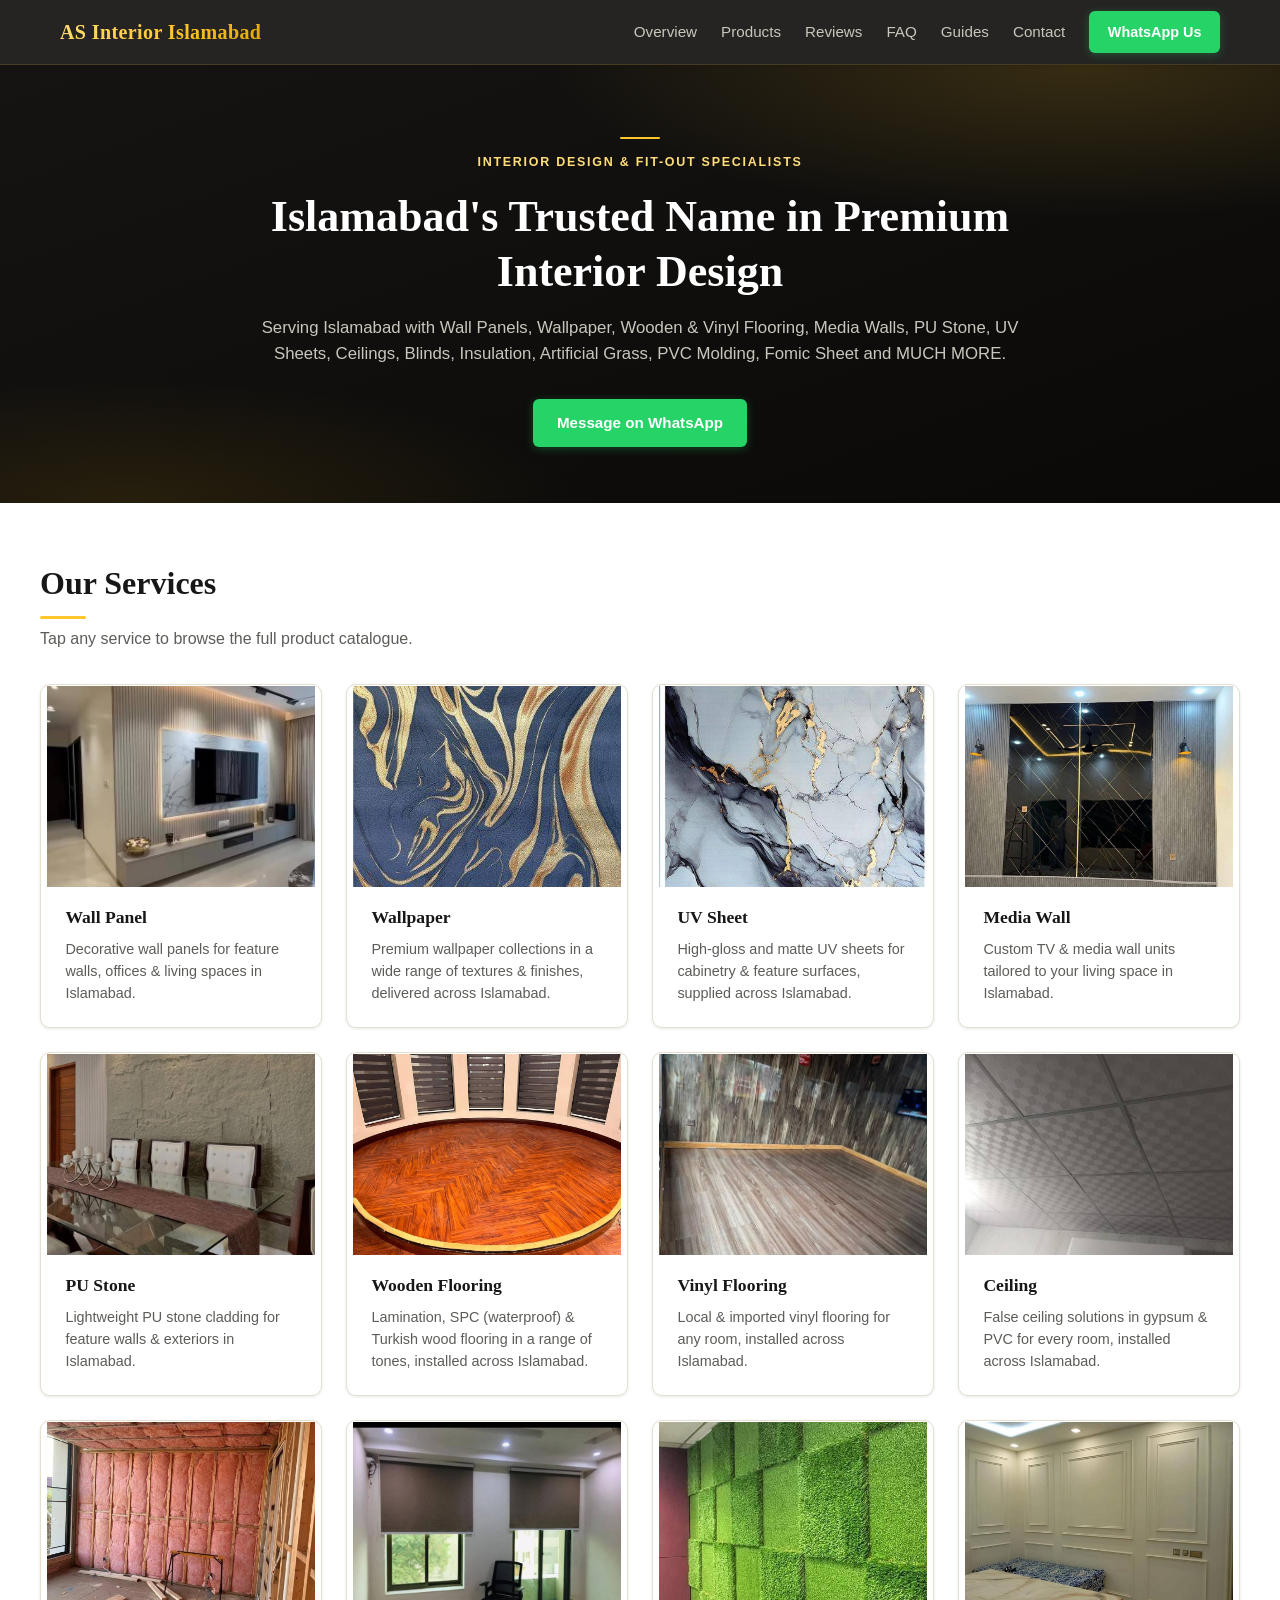
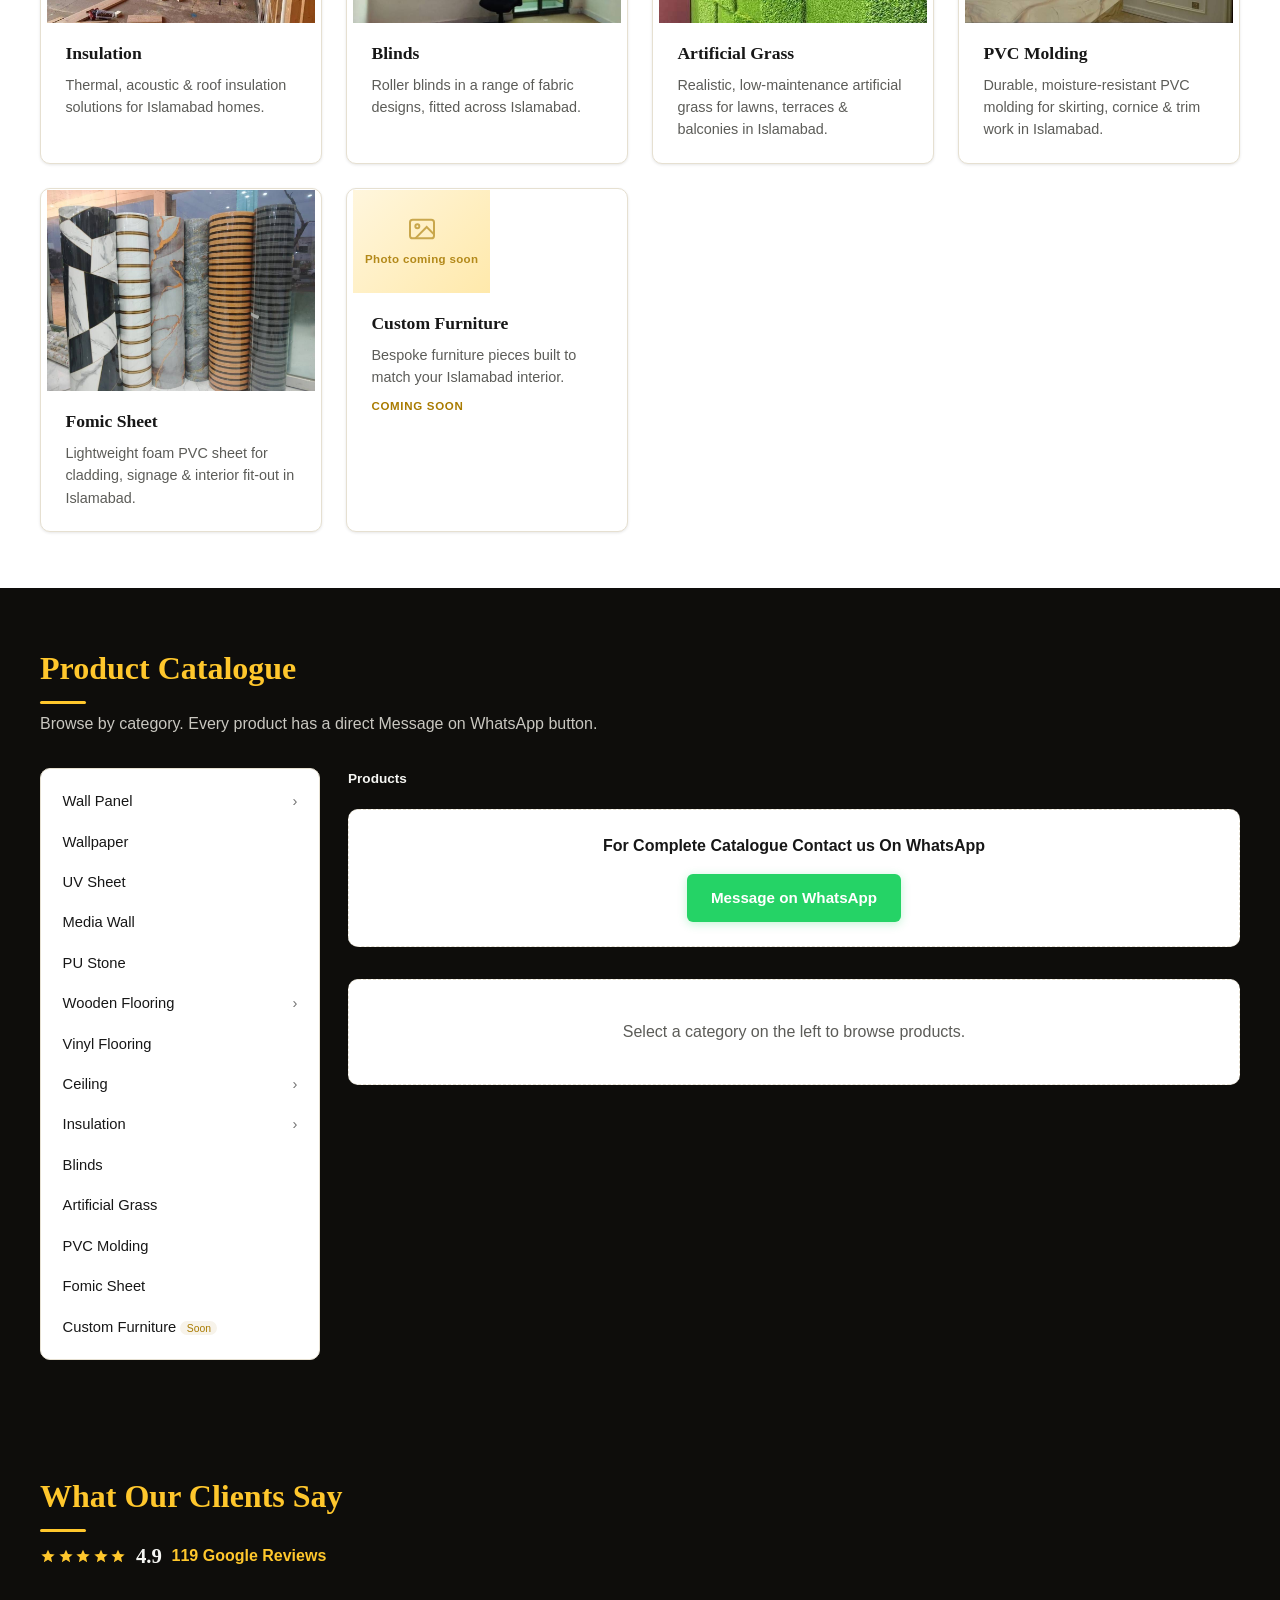
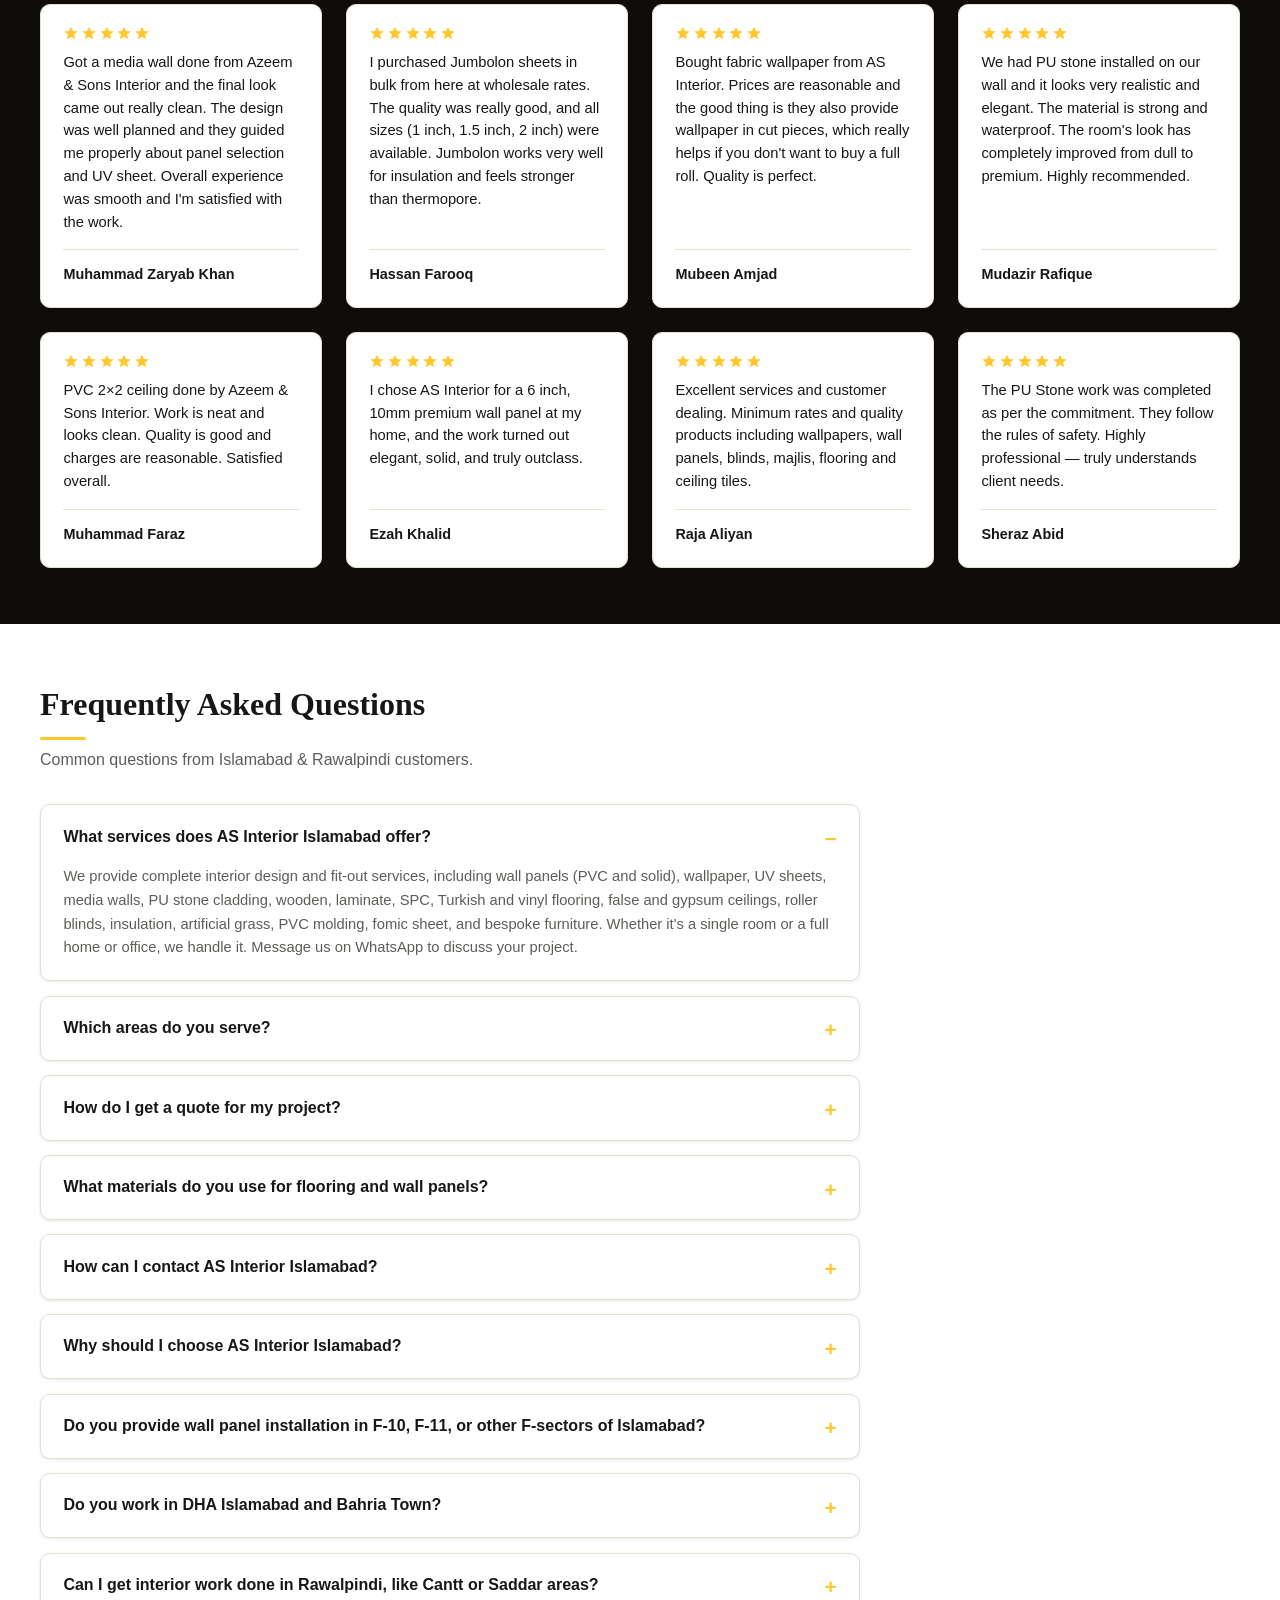
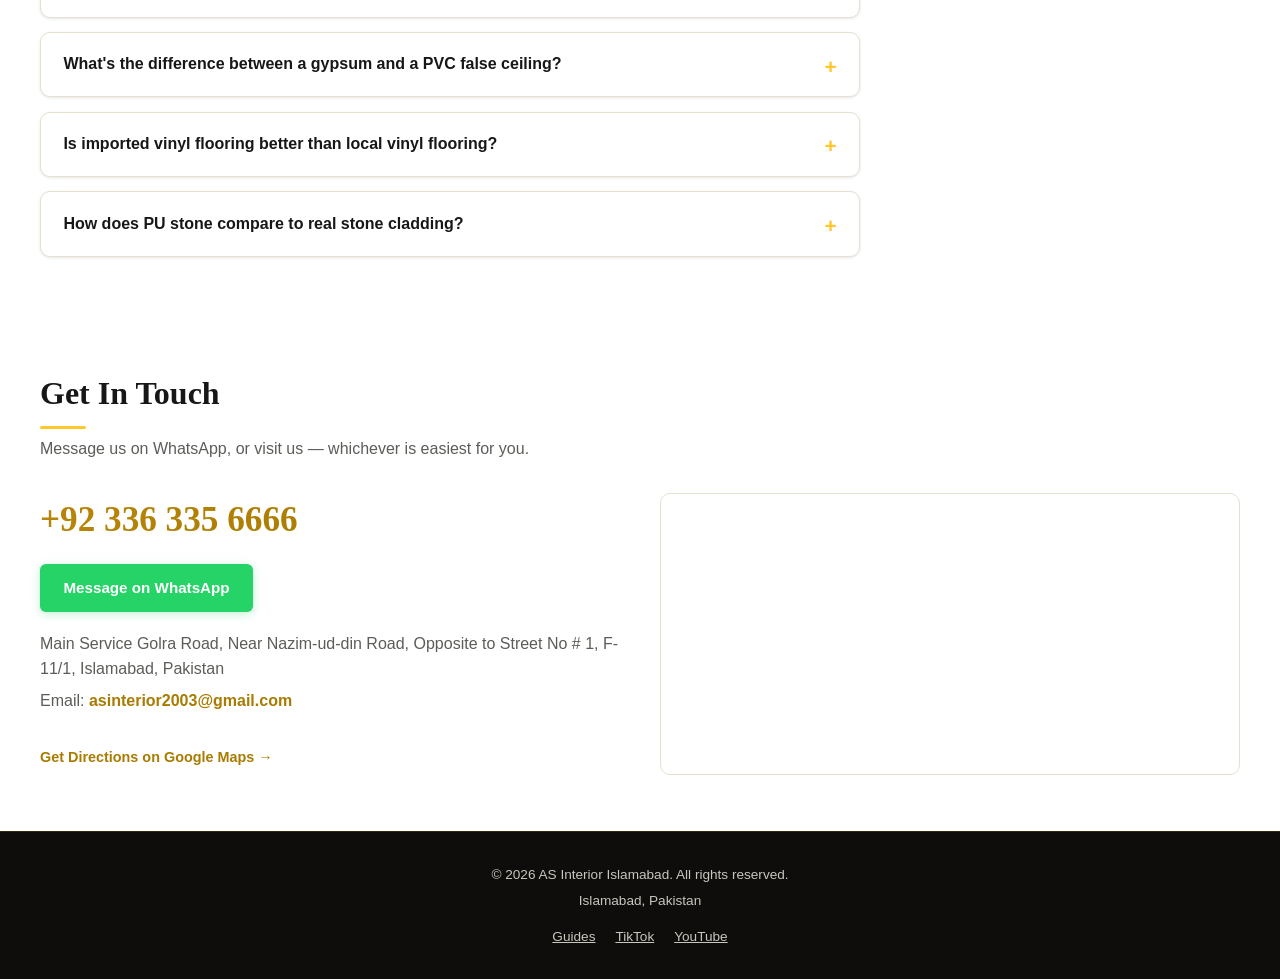
==== commit 493a83ce: "Heavy-effort SEO push: guide articles, social schema, expanded FAQ - Add 4 long-form guide articles " ====
--- a/index.html
+++ b/index.html
@@ -6,6 +6,7 @@
   <title>Interior Design & Wall Panels in Islamabad | AS Interior</title>
   <meta name="description" content="Interior design & fit-out in Islamabad & Rawalpindi — wall panels, wallpaper, flooring, false ceilings & more. Rated 4.9★ on Google. Message us on WhatsApp." />
   <meta name="robots" content="index, follow" />
+  <meta name="google-site-verification" content="ZUqq-kBoyuXTFJhK4CQw9LoaI74KlsSbMLmYaJZIw_M" />
 
   <!-- Local SEO: this business serves Islamabad & Rawalpindi -->
   <meta name="geo.region" content="PK-IS" />
@@ -53,6 +54,7 @@
         <a href="#products">Products</a>
         <a href="#reviews">Reviews</a>
         <a href="#faq">FAQ</a>
+        <a href="guides/index.html">Guides</a>
         <a href="#contact">Contact</a>
       </nav>
       <a class="btn btn-whatsapp nav-call" data-field="whatsappHrefGeneric" href="#" target="_blank" rel="noopener">WhatsApp Us</a>
@@ -65,6 +67,7 @@
       <a href="#products">Products</a>
       <a href="#reviews">Reviews</a>
       <a href="#faq">FAQ</a>
+      <a href="guides/index.html">Guides</a>
       <a href="#contact">Contact</a>
     </nav>
   </header>
@@ -186,6 +189,11 @@
     <div class="section-inner footer-inner">
       <p>&copy; <span id="year"></span> <span data-field="name">AS Interior Islamabad</span>. All rights reserved.</p>
       <p class="footer-city" data-field="city">Islamabad, Pakistan</p>
+      <nav class="footer-links" aria-label="Footer">
+        <a href="guides/index.html">Guides</a>
+        <a data-field="socialTiktokHref" href="#" target="_blank" rel="noopener">TikTok</a>
+        <a data-field="socialYoutubeHref" href="#" target="_blank" rel="noopener">YouTube</a>
+      </nav>
     </div>
   </footer>
 
--- a/css/styles.css
+++ b/css/styles.css
@@ -491,6 +491,13 @@
    from layout so its cards still line up in the .gallery grid above. */
 .gallery-panel { display: contents; }
 .gallery-panel[hidden] { display: none; }
+.gallery-panel-title {
+  grid-column: 1 / -1;
+  font-size: 1.1rem;
+  color: var(--text-muted);
+  font-weight: 700;
+  margin: 0 0 -0.5rem;
+}
 .gallery-empty {
   grid-column: 1 / -1;
   text-align: center;
@@ -685,6 +692,68 @@
 }
 
 /* ============================================================
+   Guides (/guides/ standalone article pages)
+   ============================================================ */
+.guide-hero {
+  background: var(--black);
+  color: var(--text-on-dark);
+  padding: 3rem 1.25rem 2.5rem;
+}
+.guide-hero .section-inner { max-width: 820px; }
+.guide-breadcrumb { color: var(--text-on-dark-muted); margin-bottom: 1rem; }
+.guide-breadcrumb a { text-decoration: underline; }
+.guide-breadcrumb span { color: var(--text-on-dark); font-weight: 600; }
+.guide-breadcrumb .sep { margin: 0 0.4rem; opacity: 0.5; }
+.guide-hero h1 {
+  font-size: clamp(1.7rem, 3.4vw, 2.4rem);
+  color: var(--yellow);
+  margin-bottom: 0.75rem;
+}
+.guide-hero p { color: var(--text-on-dark-muted); font-size: 1.02rem; }
+.guide-hero-image {
+  aspect-ratio: 16 / 9;
+  border-radius: var(--radius);
+  overflow: hidden;
+  margin-top: 1.5rem;
+}
+.guide-hero-image img { width: 100%; height: 100%; object-fit: cover; }
+
+.guide-article { padding: 3rem 1.25rem; }
+.guide-article .section-inner { max-width: 760px; }
+.guide-article h2 {
+  font-size: 1.3rem;
+  margin: 2.2rem 0 0.85rem;
+}
+.guide-article h2:first-child { margin-top: 0; }
+.guide-article p {
+  color: var(--text);
+  margin-bottom: 1.1rem;
+  font-size: 1rem;
+}
+.guide-list {
+  list-style: disc;
+  padding-left: 1.3rem;
+  margin-bottom: 1.1rem;
+}
+.guide-list li { margin-bottom: 0.5rem; }
+.guide-cta {
+  margin-top: 2rem;
+  padding: 1.5rem;
+  text-align: center;
+  background: var(--off-white);
+  border-radius: var(--radius);
+}
+.guide-cta p { margin-bottom: 1rem; font-weight: 600; }
+
+.guide-related {
+  padding: 0 1.25rem 3.5rem;
+}
+.guide-related .section-inner { max-width: 760px; }
+.guide-related h2 { font-size: 1.1rem; margin-bottom: 1rem; }
+.guide-related-links { display: flex; flex-direction: column; gap: 0.6rem; }
+.guide-related-links a { text-decoration: underline; font-weight: 600; }
+
+/* ============================================================
    Footer
    ============================================================ */
 .site-footer {
@@ -696,6 +765,14 @@
 }
 .footer-inner { text-align: center; }
 .footer-city { margin-top: 0.3rem; }
+.footer-links {
+  margin-top: 0.9rem;
+  display: flex;
+  justify-content: center;
+  gap: 1.25rem;
+}
+.footer-links a { color: var(--text-on-dark-muted); text-decoration: underline; }
+.footer-links a:hover { color: var(--yellow); }
 
 @media (min-width: 860px) {
   .site-footer { padding-bottom: 2rem; }
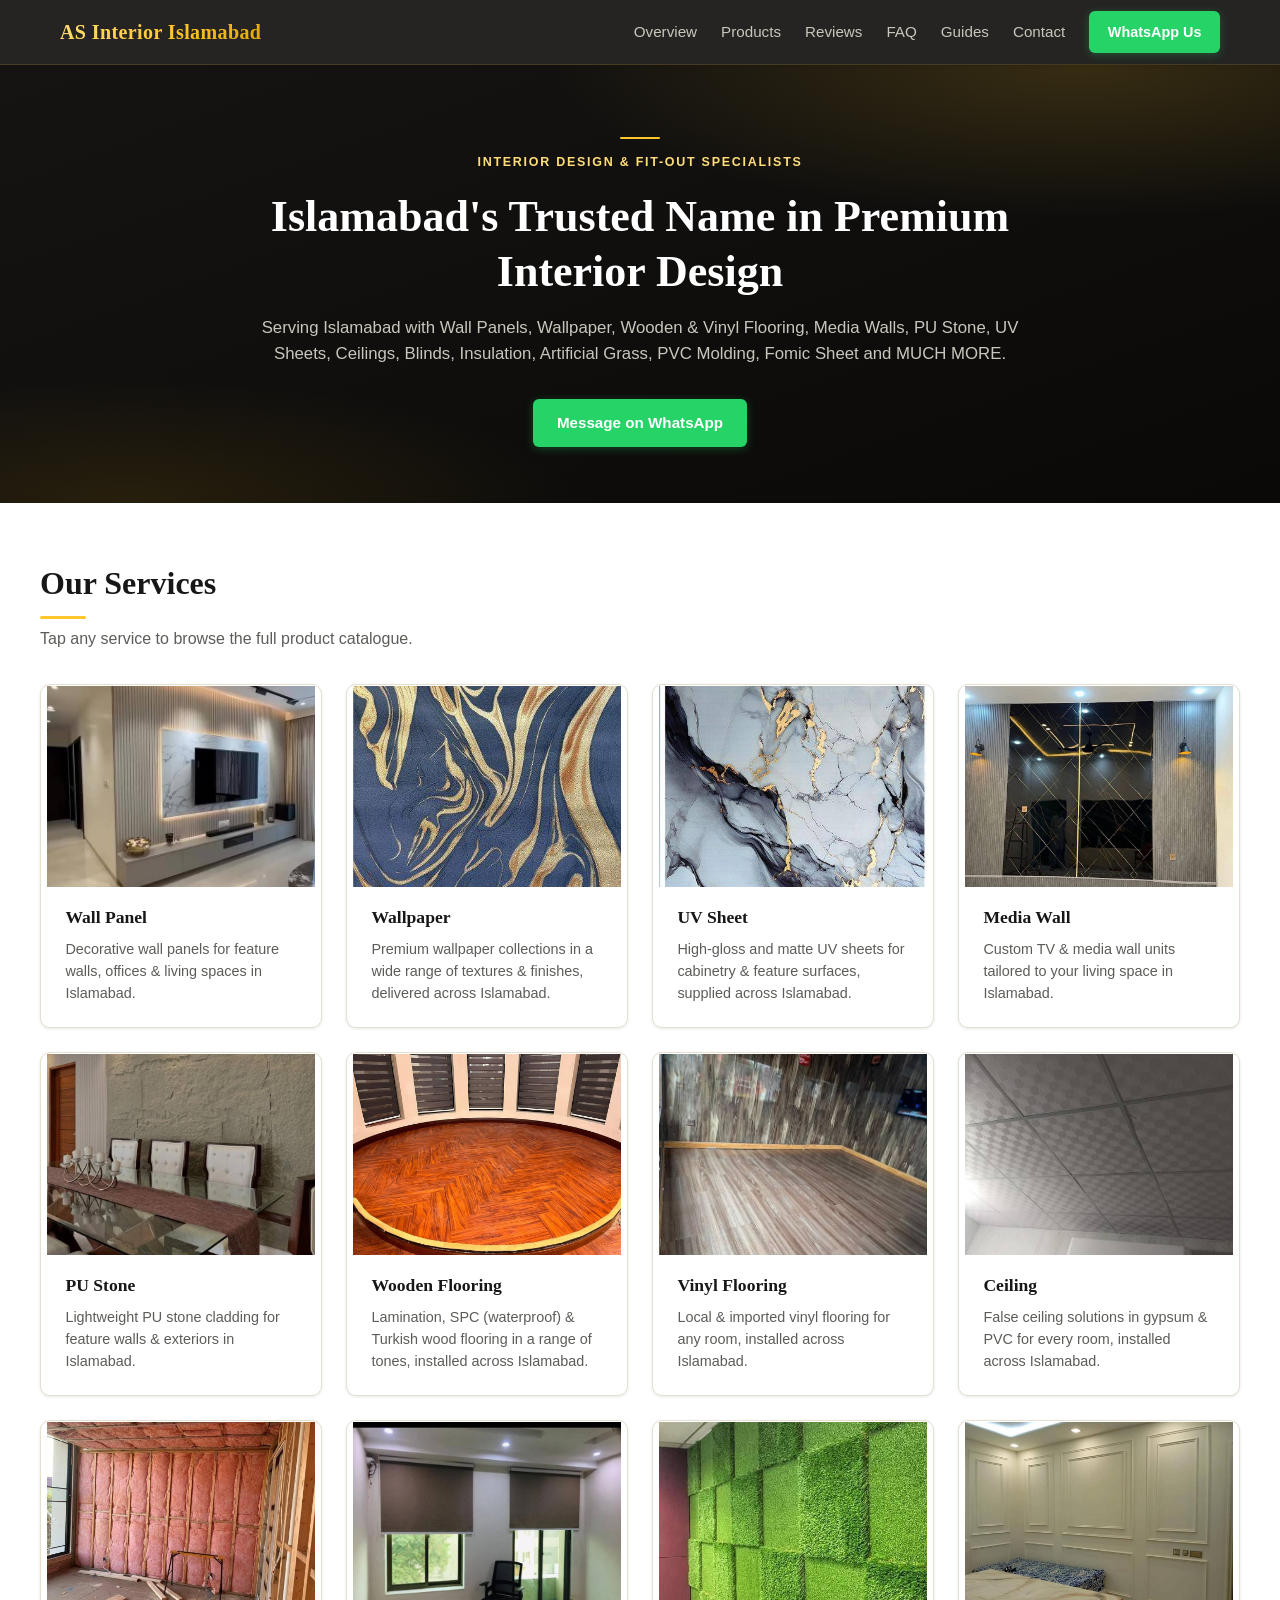
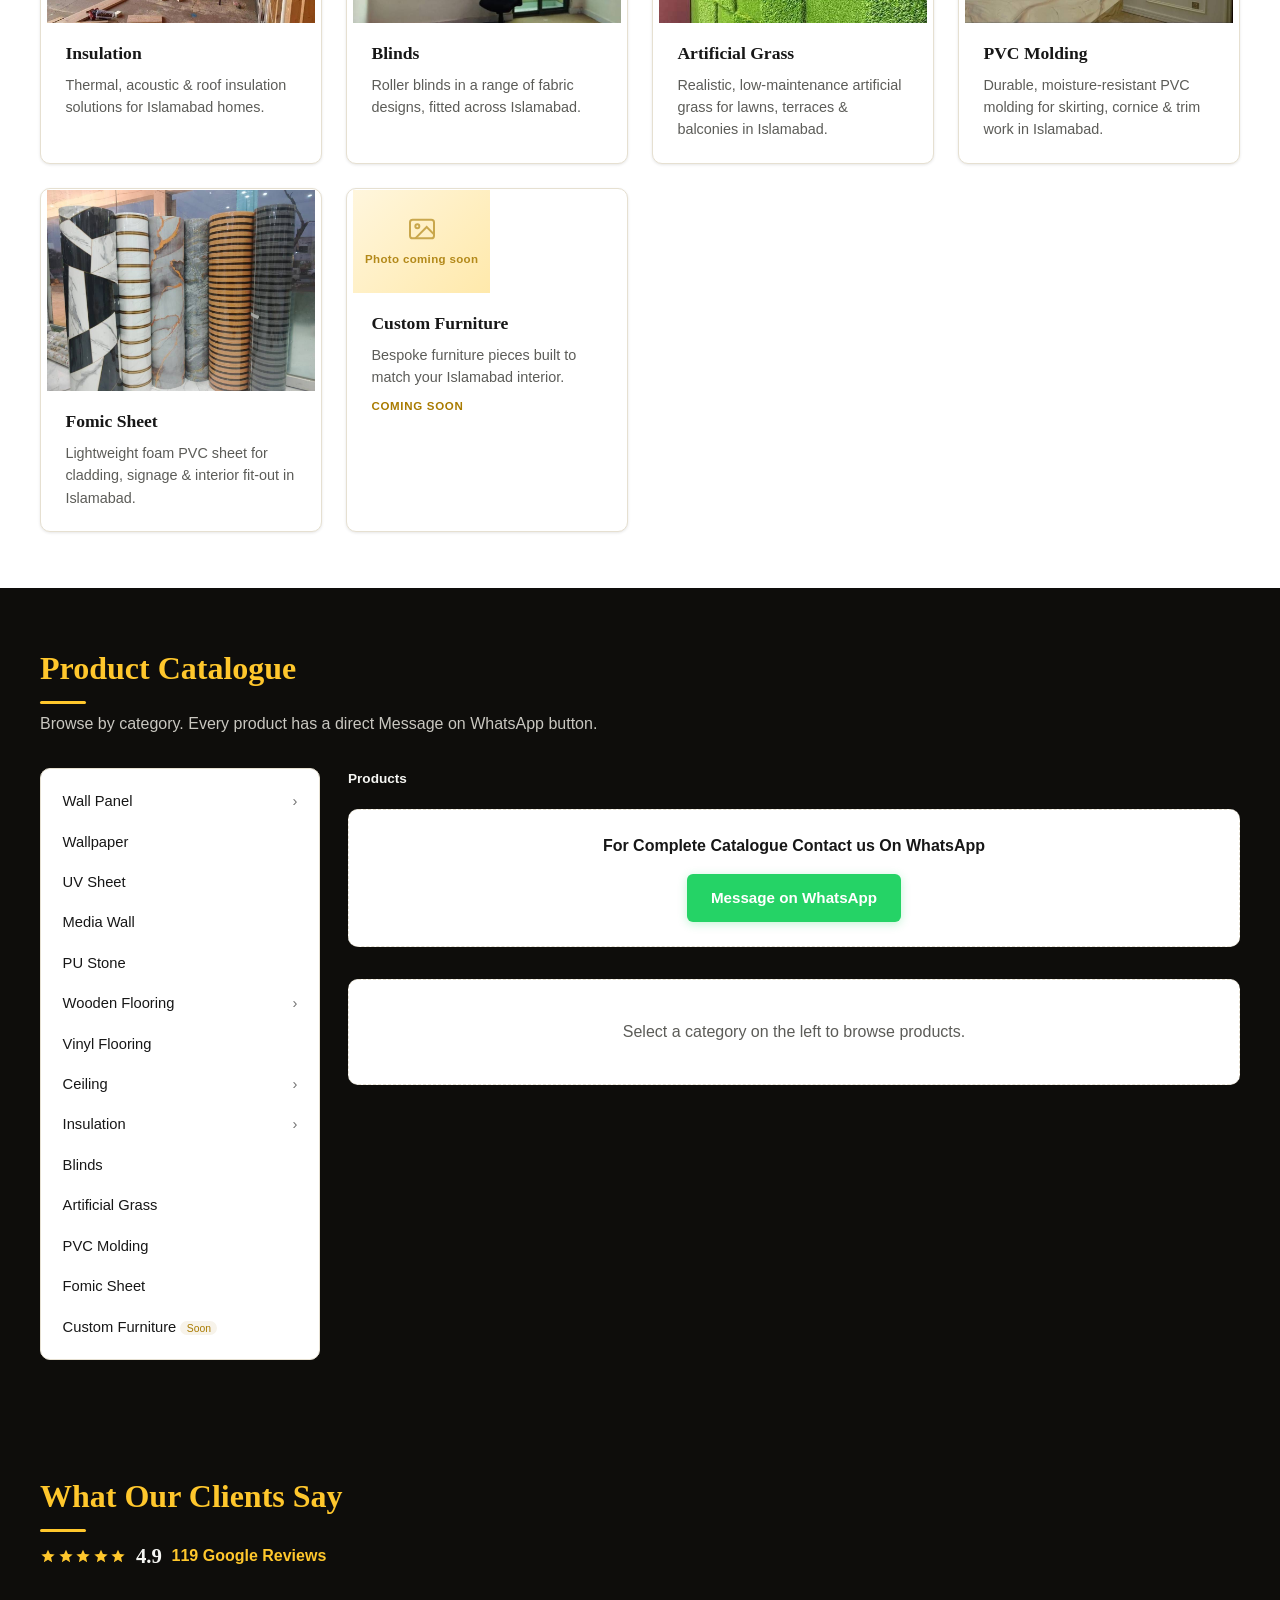
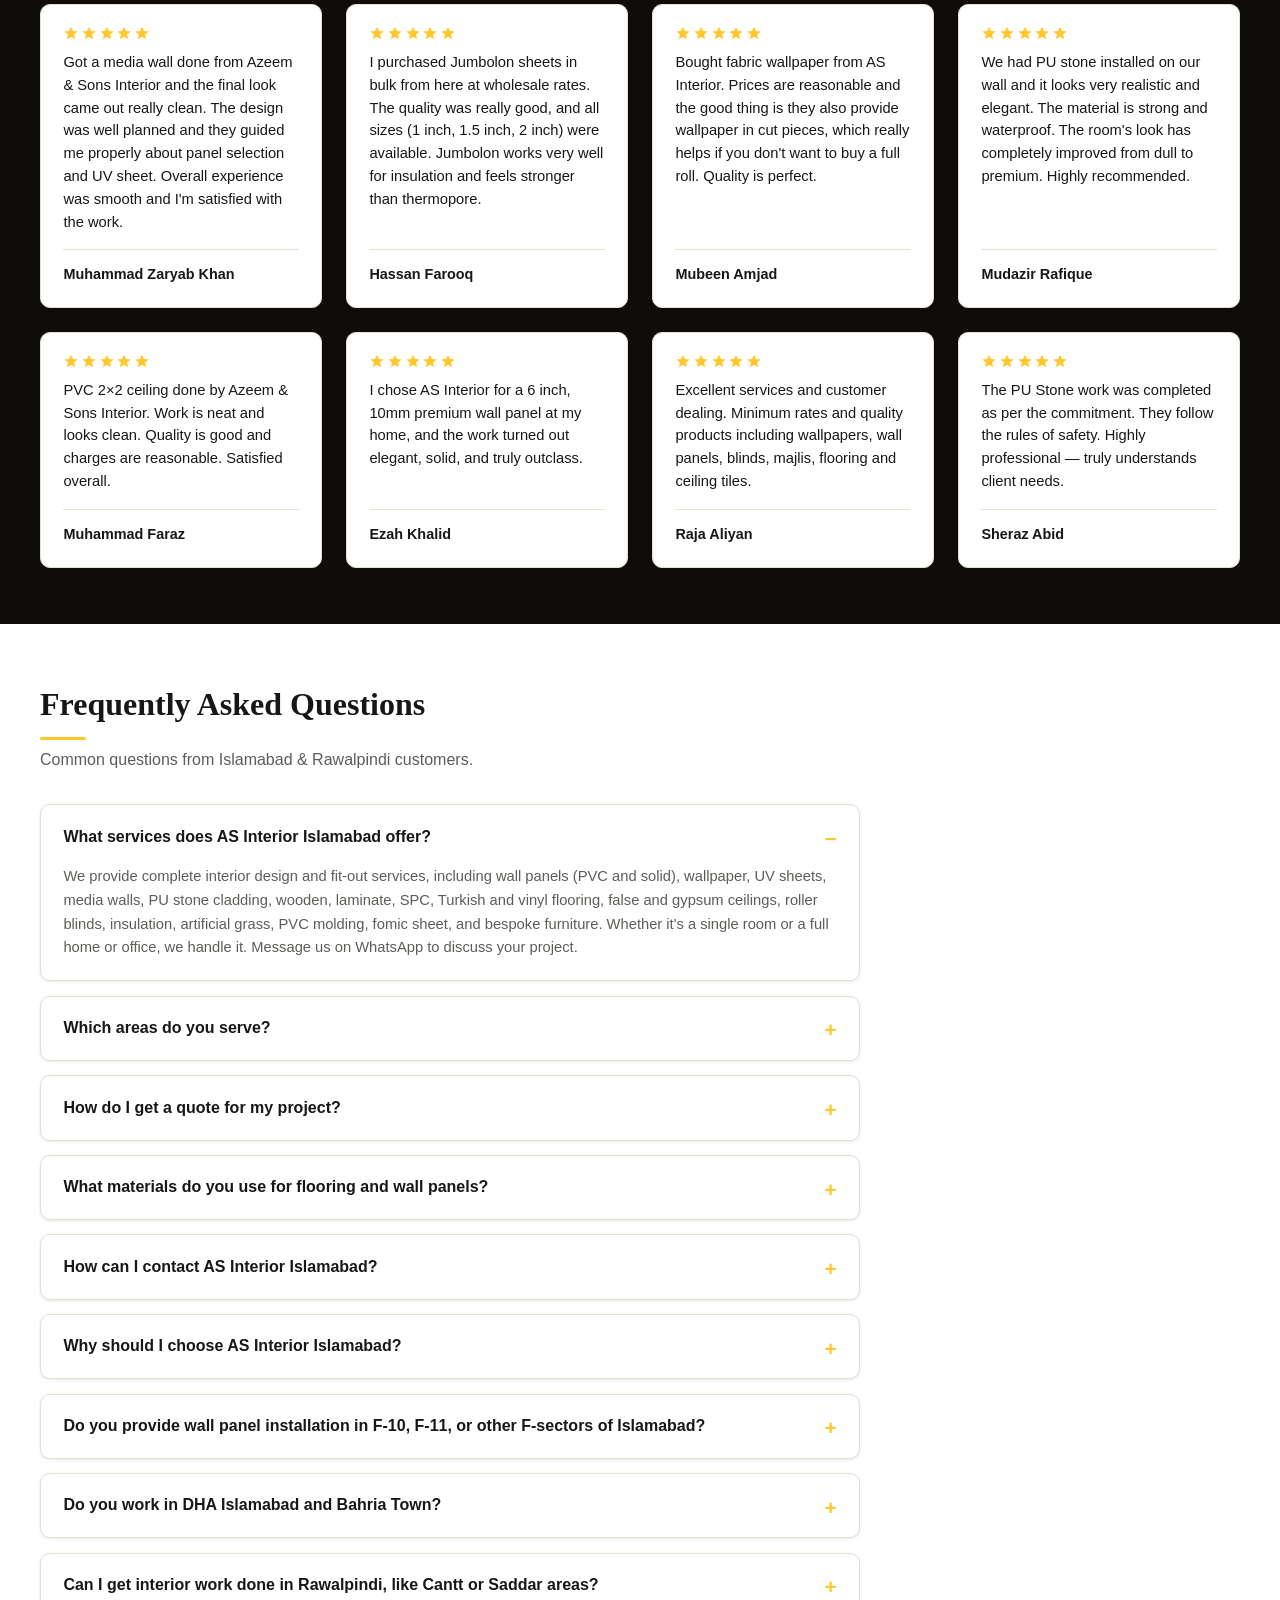
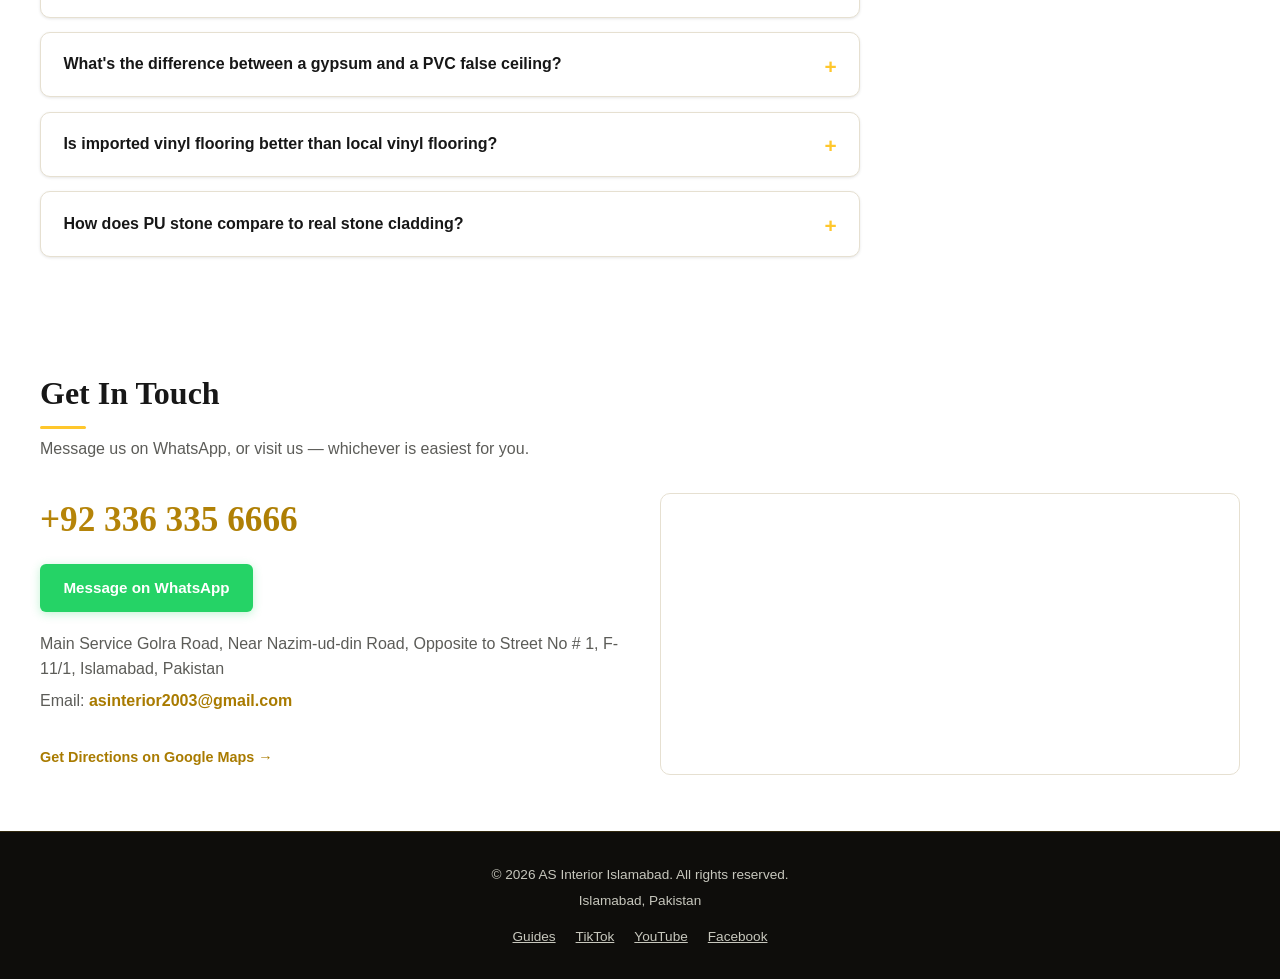
==== commit 5fc5189f: "Add Facebook social link and 3 new SEO guide articles Adds a Facebook page link (socials, schema sam" ====
--- a/index.html
+++ b/index.html
@@ -14,7 +14,7 @@
   <meta name="geo.position" content="33.6723396;72.9841005" />
   <meta name="ICBM" content="33.6723396, 72.9841005" />
 
-  <link rel="canonical" data-field="canonicalHref" href="#" />
+  <link rel="canonical" href="https://islamabadinterior.com/" />
 
   <!-- Favicon / app icons -->
   <link rel="icon" href="favicon.ico" sizes="any" />
@@ -29,15 +29,15 @@
   <meta property="og:site_name" content="AS Interior Islamabad" />
   <meta property="og:title" content="Interior Design & Wall Panels in Islamabad | AS Interior" />
   <meta property="og:description" content="Interior design & fit-out in Islamabad & Rawalpindi — wall panels, wallpaper, flooring, false ceilings & more. Rated 4.9★ on Google. Message us on WhatsApp." />
-  <meta property="og:image" data-field="ogImageContent" content="assets/images/og-cover.jpg" />
+  <meta property="og:image" content="https://islamabadinterior.com/assets/images/og-cover.jpg" />
   <meta property="og:image:width" content="1200" />
   <meta property="og:image:height" content="630" />
-  <meta property="og:url" data-field="ogUrlContent" content="" />
+  <meta property="og:url" content="https://islamabadinterior.com/" />
 
   <meta name="twitter:card" content="summary_large_image" />
   <meta name="twitter:title" content="Interior Design & Wall Panels in Islamabad | AS Interior" />
   <meta name="twitter:description" content="Interior design & fit-out in Islamabad & Rawalpindi — wall panels, wallpaper, flooring, false ceilings & more. Rated 4.9★ on Google. Message us on WhatsApp." />
-  <meta name="twitter:image" data-field="ogImageContent" content="assets/images/og-cover.jpg" />
+  <meta name="twitter:image" content="https://islamabadinterior.com/assets/images/og-cover.jpg" />
 
   <link rel="stylesheet" href="css/styles.css" />
 </head>
@@ -57,7 +57,7 @@
         <a href="guides/index.html">Guides</a>
         <a href="#contact">Contact</a>
       </nav>
-      <a class="btn btn-whatsapp nav-call" data-field="whatsappHrefGeneric" href="#" target="_blank" rel="noopener">WhatsApp Us</a>
+      <a class="btn btn-whatsapp nav-call" data-field="whatsappHrefGeneric" href="https://wa.me/923363356666" target="_blank" rel="noopener">WhatsApp Us</a>
       <button class="nav-toggle" id="navToggle" aria-label="Toggle menu" aria-expanded="false" aria-controls="main-nav-mobile">
         <span></span><span></span><span></span>
       </button>
@@ -80,7 +80,7 @@
         <h1 data-field="tagline">Islamabad's Trusted Name in Premium Interior Design</h1>
         <p class="hero-sub">Serving Islamabad with Wall Panels, Wallpaper, Wooden &amp; Vinyl Flooring, Media Walls, PU Stone, UV Sheets, Ceilings, Blinds, Insulation, Artificial Grass, PVC Molding, Fomic Sheet and MUCH MORE.</p>
         <div class="hero-actions">
-          <a class="btn btn-whatsapp" data-field="whatsappHrefGeneric" href="#" target="_blank" rel="noopener">Message on WhatsApp</a>
+          <a class="btn btn-whatsapp" data-field="whatsappHrefGeneric" href="https://wa.me/923363356666" target="_blank" rel="noopener">Message on WhatsApp</a>
         </div>
       </div>
     </section>
@@ -113,7 +113,7 @@
 
             <div class="catalogue-cta">
               <p class="catalogue-cta-text">For Complete Catalogue Contact us On WhatsApp</p>
-              <a class="btn btn-whatsapp" data-field="whatsappHrefGeneric" href="#" target="_blank" rel="noopener">
+              <a class="btn btn-whatsapp" data-field="whatsappHrefGeneric" href="https://wa.me/923363356666" target="_blank" rel="noopener">
                 Message on WhatsApp
               </a>
             </div>
@@ -154,17 +154,17 @@
 
         <div class="contact-grid">
           <div class="contact-info">
-            <a class="contact-phone" data-field="whatsappHrefGeneric" href="#" target="_blank" rel="noopener">
+            <a class="contact-phone" href="tel:+923363356666">
               <span data-field="phoneDisplay">+92 336 335 6666</span>
             </a>
-            <a class="btn btn-whatsapp" data-field="whatsappHrefGeneric" href="#" target="_blank" rel="noopener">
+            <a class="btn btn-whatsapp" data-field="whatsappHrefGeneric" href="https://wa.me/923363356666" target="_blank" rel="noopener">
               Message on WhatsApp
             </a>
             <p class="contact-address" data-field="address">Main Service Golra Road, Near Nazim-ud-din Road, Opposite to Street No # 1, F-11/1, Islamabad, Pakistan</p>
             <p class="contact-email">
-              Email: <a data-field="emailHref" href="#" data-field-text="email">asinterior2003@gmail.com</a>
+              Email: <a data-field="emailHref" href="mailto:asinterior2003@gmail.com" data-field-text="email">asinterior2003@gmail.com</a>
             </p>
-            <a class="map-directions" data-field="mapsUrl" href="#" target="_blank" rel="noopener">Get Directions on Google Maps →</a>
+            <a class="map-directions" data-field="mapsUrl" href="https://maps.app.goo.gl/d6PoSKD1R5gqF7KH8" target="_blank" rel="noopener">Get Directions on Google Maps →</a>
           </div>
 
           <div class="map-embed">
@@ -191,14 +191,15 @@
       <p class="footer-city" data-field="city">Islamabad, Pakistan</p>
       <nav class="footer-links" aria-label="Footer">
         <a href="guides/index.html">Guides</a>
-        <a data-field="socialTiktokHref" href="#" target="_blank" rel="noopener">TikTok</a>
-        <a data-field="socialYoutubeHref" href="#" target="_blank" rel="noopener">YouTube</a>
+        <a data-field="socialTiktokHref" href="https://www.tiktok.com/@as_interior_islamabad" target="_blank" rel="noopener">TikTok</a>
+        <a data-field="socialYoutubeHref" href="https://www.youtube.com/@AS_Interior_Islamabad" target="_blank" rel="noopener">YouTube</a>
+        <a data-field="socialFacebookHref" href="https://www.facebook.com/profile.php?id=61587008565687" target="_blank" rel="noopener">Facebook</a>
       </nav>
     </div>
   </footer>
 
   <!-- Sticky mobile WhatsApp button -->
-  <a class="sticky-call" data-field="whatsappHrefGeneric" href="#" target="_blank" rel="noopener" aria-label="Message on WhatsApp">
+  <a class="sticky-call" data-field="whatsappHrefGeneric" href="https://wa.me/923363356666" target="_blank" rel="noopener" aria-label="Message on WhatsApp">
     <svg viewBox="0 0 24 24" width="20" height="20" fill="currentColor" aria-hidden="true">
       <path d="M12 2a10 10 0 00-8.6 15L2 22l5.2-1.4A10 10 0 1012 2zm0 18.2a8.2 8.2 0 01-4.2-1.2l-.3-.2-3.1.8.8-3-.2-.3A8.2 8.2 0 1120.2 12 8.2 8.2 0 0112 20.2zm4.5-6.1c-.2-.1-1.5-.7-1.7-.8-.2-.1-.4-.1-.6.1s-.7.8-.9 1c-.2.2-.3.2-.6.1a6.7 6.7 0 01-2-1.2 7.4 7.4 0 01-1.4-1.7c-.1-.2 0-.4.1-.5l.4-.5c.1-.2.2-.3.2-.5s0-.4-.1-.5-.6-1.5-.9-2c-.2-.5-.4-.4-.6-.4h-.5a1 1 0 00-.7.3 3 3 0 00-1 2.2c0 1.3.9 2.6 1.1 2.8s1.7 2.6 4.1 3.6a13.7 13.7 0 001.4.5 3.3 3.3 0 001.5.1 2.4 2.4 0 001.6-1.1 2 2 0 00.1-1.1c-.1-.1-.3-.2-.5-.3z"/>
     </svg>
